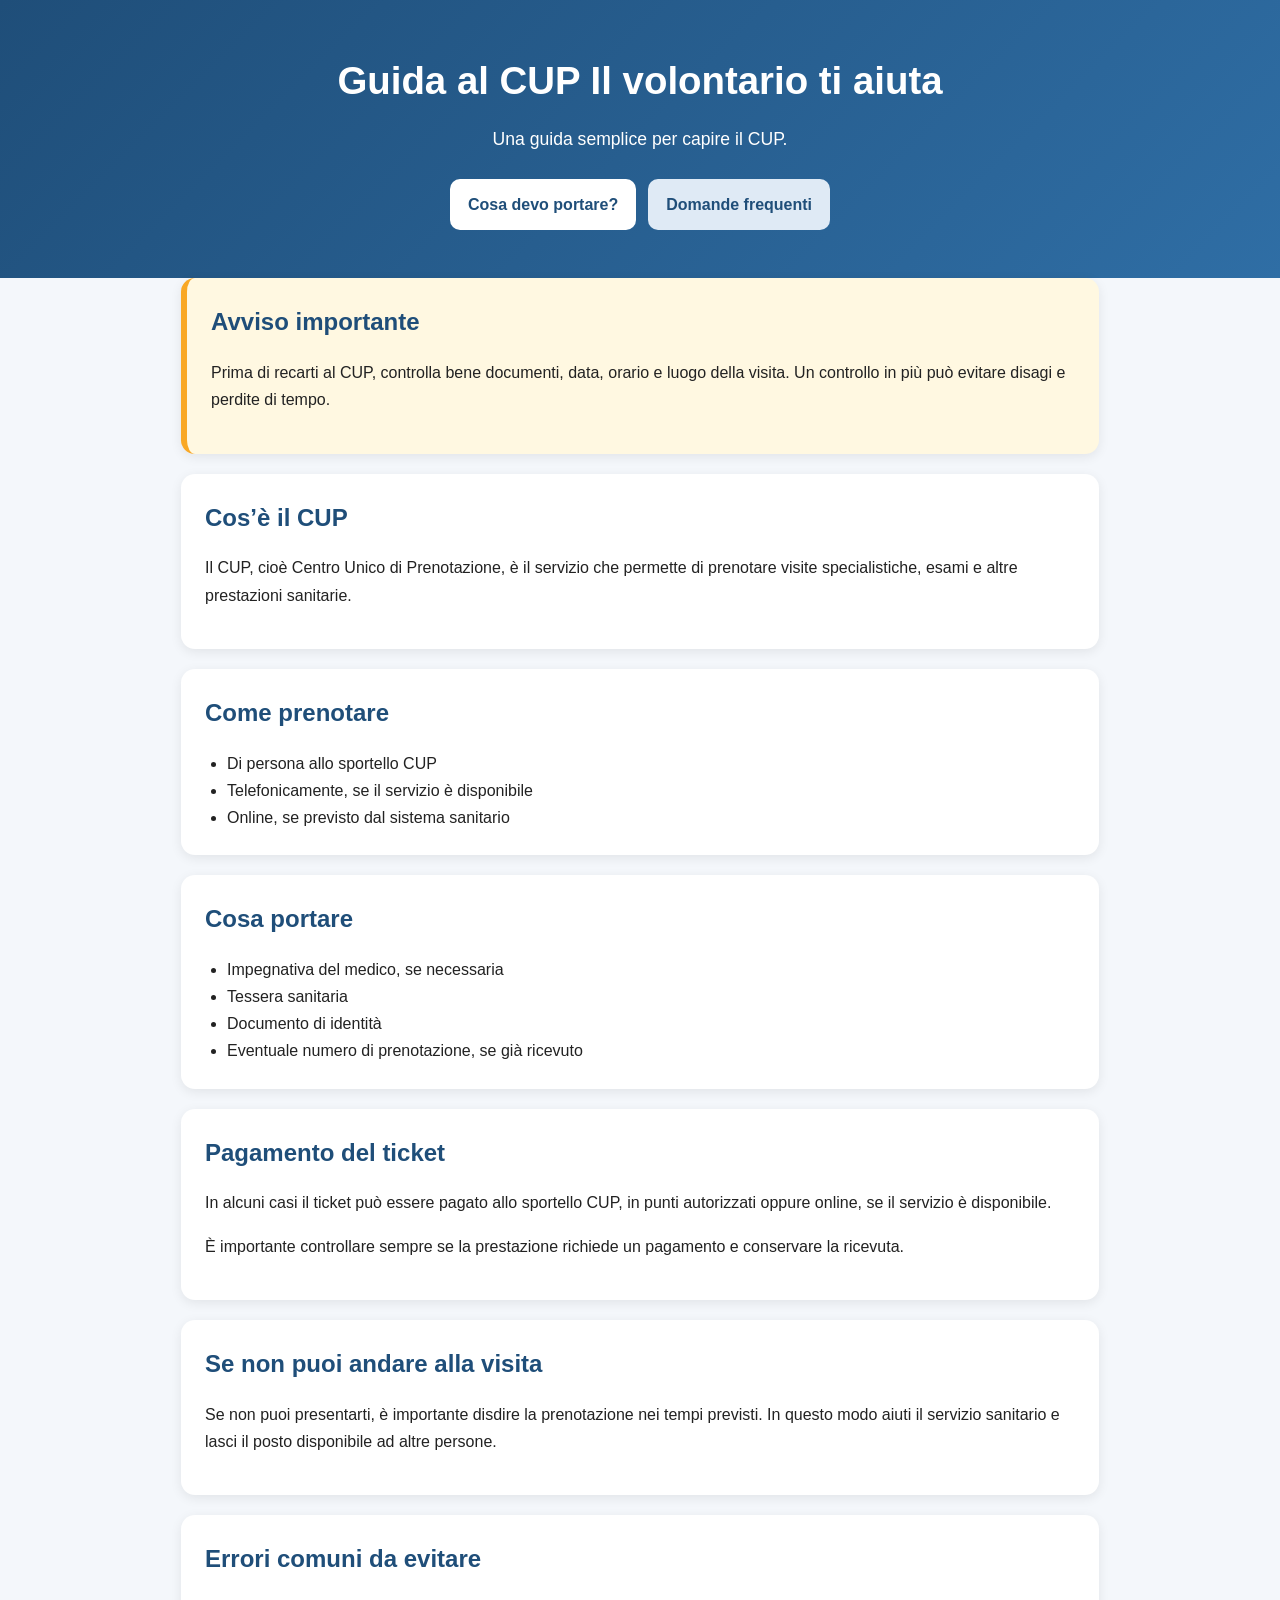
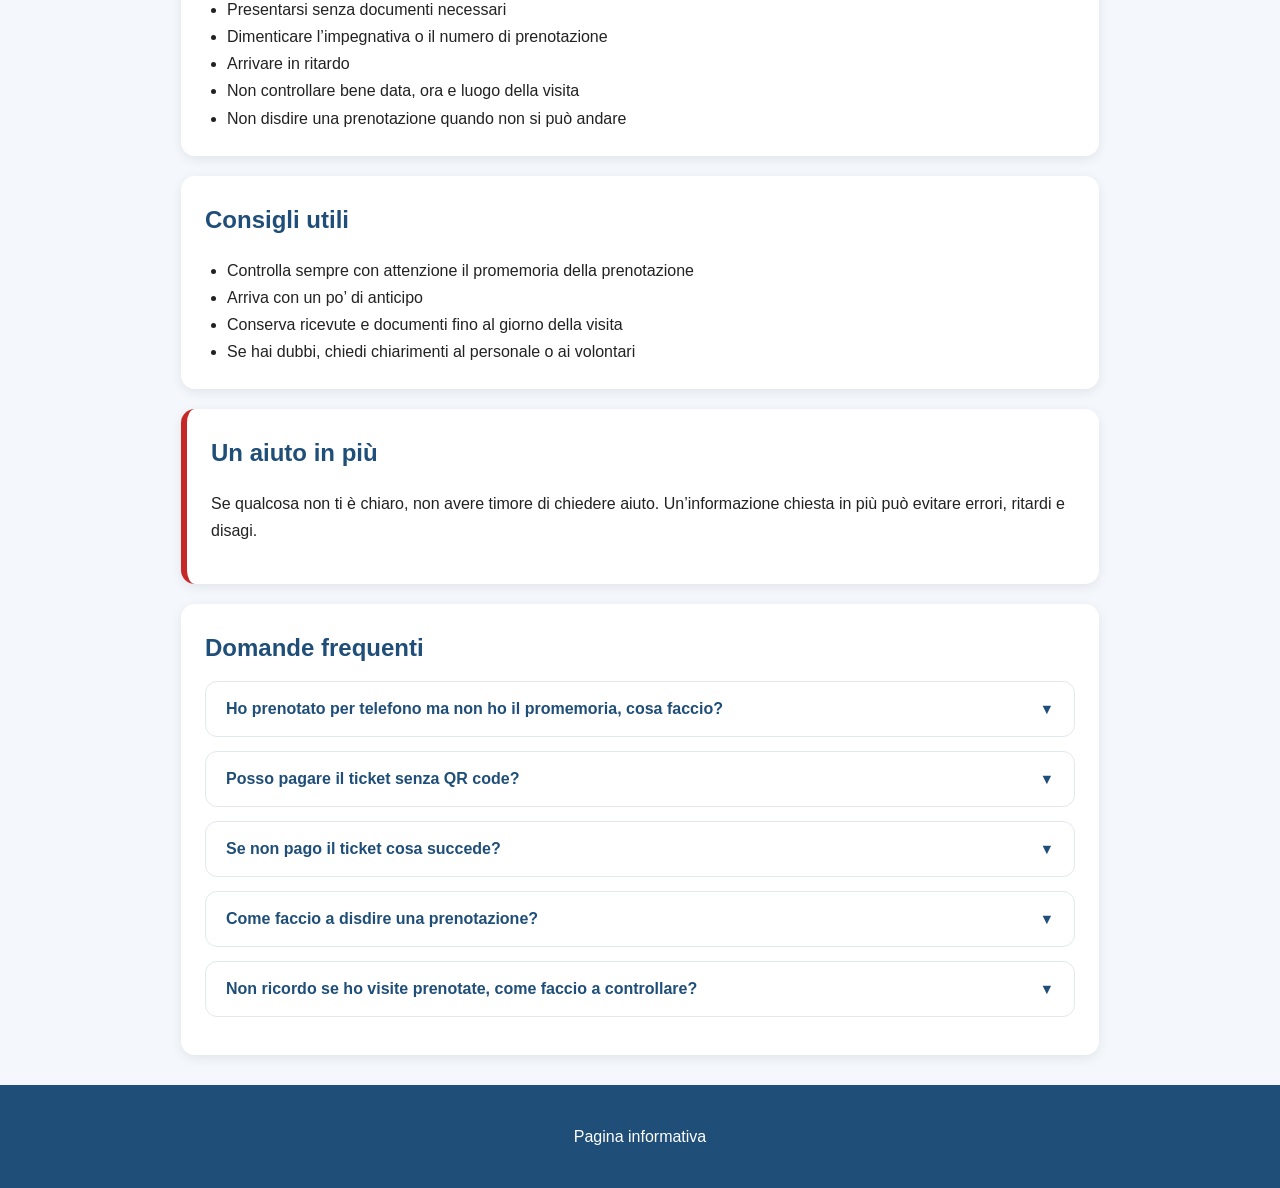
==== index.html @ 055a9d12 "Add files via upload" ====
<!DOCTYPE html>
<html lang="it">
<head>
  <meta charset="UTF-8">
  <meta name="viewport" content="width=device-width, initial-scale=1.0">
  <title>Guida al CUP – Il volontario ti aiuta</title>
  <link rel="stylesheet" href="style.css">
</head>
<body>

  <header>
    <div class="container">
      <h1 class="hero-title">
        <span class="title-line-1">Guida al CUP</span>
        <span class="title-line-2">Il volontario ti aiuta</span>
      </h1>
        <p>Una guida semplice per capire il CUP.</p>

      <div class="hero-buttons">
        <a href="#cosa-portare" class="btn">Cosa devo portare?</a>
        <a href="#faq" class="btn btn-secondary">Domande frequenti</a>
      </div>
    </div>
  </header>

  <main class="container">
    <section class="box evidenza-top">
      <h2>Avviso importante</h2>
      <p>
        Prima di recarti al CUP, controlla bene documenti, data, orario e luogo della visita.
        Un controllo in più può evitare disagi e perdite di tempo.
      </p>
    </section>

    <section class="box">
      <h2>Cos’è il CUP</h2>
      <p>
        Il CUP, cioè Centro Unico di Prenotazione, è il servizio che permette di
        prenotare visite specialistiche, esami e altre prestazioni sanitarie.
      </p>
    </section>

    <section class="box">
      <h2>Come prenotare</h2>
      <ul>
        <li>Di persona allo sportello CUP</li>
        <li>Telefonicamente, se il servizio è disponibile</li>
        <li>Online, se previsto dal sistema sanitario</li>
      </ul>
    </section>

    <section class="box" id="cosa-portare">
      <h2>Cosa portare</h2>
      <ul>
        <li>Impegnativa del medico, se necessaria</li>
        <li>Tessera sanitaria</li>
        <li>Documento di identità</li>
        <li>Eventuale numero di prenotazione, se già ricevuto</li>
      </ul>
    </section>

    <section class="box">
      <h2>Pagamento del ticket</h2>
      <p>
        In alcuni casi il ticket può essere pagato allo sportello CUP, in punti autorizzati
        oppure online, se il servizio è disponibile.
      </p>
      <p>
        È importante controllare sempre se la prestazione richiede un pagamento e conservare
        la ricevuta.
      </p>
    </section>

    <section class="box">
      <h2>Se non puoi andare alla visita</h2>
      <p>
        Se non puoi presentarti, è importante disdire la prenotazione nei tempi previsti.
        In questo modo aiuti il servizio sanitario e lasci il posto disponibile ad altre persone.
      </p>
    </section>

    <section class="box">
      <h2>Errori comuni da evitare</h2>
      <ul>
        <li>Presentarsi senza documenti necessari</li>
        <li>Dimenticare l’impegnativa o il numero di prenotazione</li>
        <li>Arrivare in ritardo</li>
        <li>Non controllare bene data, ora e luogo della visita</li>
        <li>Non disdire una prenotazione quando non si può andare</li>
      </ul>
    </section>

    <section class="box">
      <h2>Consigli utili</h2>
      <ul>
        <li>Controlla sempre con attenzione il promemoria della prenotazione</li>
        <li>Arriva con un po’ di anticipo</li>
        <li>Conserva ricevute e documenti fino al giorno della visita</li>
        <li>Se hai dubbi, chiedi chiarimenti al personale o ai volontari</li>
      </ul>
    </section>

    <section class="box evidenza">
      <h2>Un aiuto in più</h2>
      <p>
        Se qualcosa non ti è chiaro, non avere timore di chiedere aiuto.
        Un’informazione chiesta in più può evitare errori, ritardi e disagi.
      </p>
    </section>

    <section class="box" id="faq">
      <h2>Domande frequenti</h2>

      <div class="faq-item">
        <button class="faq-question" aria-expanded="false">
          <span>Ho prenotato per telefono ma non ho il promemoria, cosa faccio?</span>
          <span class="faq-arrow">▼</span>
        </button>
        <div class="faq-answer">
          <p>
            Puoi rivolgerti al CUP per verificare la prenotazione. In alcuni casi puoi recuperare i dati
            tramite il Fascicolo Sanitario Elettronico.
          </p>
        </div>
      </div>

      <div class="faq-item">
        <button class="faq-question" aria-expanded="false">
          <span>Posso pagare il ticket senza QR code?</span>
          <span class="faq-arrow">▼</span>
        </button>
        <div class="faq-answer">
          <p>
            Dipende dal sistema. In alcuni casi è necessario il codice o il promemoria della prenotazione.
            Se non lo hai, chiedi al CUP come procedere.
          </p>
        </div>
      </div>

      <div class="faq-item">
        <button class="faq-question" aria-expanded="false">
          <span>Se non pago il ticket cosa succede?</span>
          <span class="faq-arrow">▼</span>
        </button>
        <div class="faq-answer">
          <p>
            In alcuni casi la prestazione potrebbe non essere erogata oppure potrebbero esserci conseguenze
            amministrative. È sempre meglio informarsi prima e conservare la ricevuta di pagamento.
          </p>
        </div>
      </div>

      <div class="faq-item">
        <button class="faq-question" aria-expanded="false">
          <span>Come faccio a disdire una prenotazione?</span>
          <span class="faq-arrow">▼</span>
        </button>
        <div class="faq-answer">
          <p>
            Puoi disdire tramite i canali ufficiali, come telefono, sportello o servizi online, se disponibili.
            È importante farlo nei tempi previsti.
          </p>
        </div>
      </div>

      <div class="faq-item">
        <button class="faq-question" aria-expanded="false">
          <span>Non ricordo se ho visite prenotate, come faccio a controllare?</span>
          <span class="faq-arrow">▼</span>
        </button>
        <div class="faq-answer">
          <p>
            Puoi rivolgerti al CUP oppure utilizzare i servizi online, se disponibili. È importante conservare
            sempre i dati della prenotazione.
          </p>
        </div>
      </div>
    </section>
  </main>

  <footer>
    <p>Pagina informativa</p>
  </footer>

  <script src="script.js"></script>
</body>
</html>
---- style.css ----
* {
  box-sizing: border-box;
}

html {
  scroll-behavior: smooth;
}

body {
  font-family: Arial, sans-serif;
  margin: 0;
  background-color: #f4f7fb;
  color: #222;
  line-height: 1.7;
}

.container {
  max-width: 950px;
  margin: 0 auto;
  padding: 0 16px;
}

header {
  background: linear-gradient(135deg, #1f4e79, #2f6ea5);
  color: white;
  text-align: center;
  padding: 48px 20px;
}

header h1 {
  margin: 0 0 12px;
  font-size: 2.4rem;
}

header p {
  margin: 0;
  font-size: 1.1rem;
}

.hero-buttons {
  margin-top: 24px;
  display: flex;
  justify-content: center;
  gap: 12px;
  flex-wrap: wrap;
}

.btn {
  display: inline-block;
  background-color: white;
  color: #1f4e79;
  text-decoration: none;
  padding: 12px 18px;
  border-radius: 10px;
  font-weight: bold;
  transition: transform 0.2s ease, box-shadow 0.2s ease;
}

.btn:hover {
  transform: translateY(-2px);
  box-shadow: 0 6px 16px rgba(0, 0, 0, 0.15);
}

.btn-secondary {
  background-color: #dfeaf5;
}

main {
  margin: 30px auto;
}

.box {
  background-color: white;
  margin-bottom: 20px;
  padding: 24px;
  border-radius: 14px;
  box-shadow: 0 3px 12px rgba(0, 0, 0, 0.08);
}

.box h2 {
  color: #1f4e79;
  margin-top: 0;
  margin-bottom: 12px;
  font-size: 1.5rem;
}

.box ul {
  padding-left: 22px;
  margin-bottom: 0;
}

.evidenza {
  border-left: 6px solid #c62828;
}

.evidenza-top {
  background-color: #fff8e1;
  border-left: 6px solid #f9a825;
}

/* FAQ */
.faq-item {
  margin-bottom: 14px;
  border-radius: 12px;
  overflow: hidden;
  border: 1px solid #e3e8ef;
  background: white;
  transition: all 0.3s ease;
}

.faq-item:hover {
  box-shadow: 0 4px 12px rgba(0, 0, 0, 0.08);
}

.faq-item.active {
  box-shadow: 0 6px 18px rgba(0, 0, 0, 0.12);
  outline: 2px solid #1f4e79;
}

.faq-question {
  width: 100%;
  background: none;
  border: none;
  padding: 18px 20px;
  text-align: left;
  font-size: 1rem;
  font-weight: bold;
  color: #1f4e79;
  cursor: pointer;
  display: flex;
  justify-content: space-between;
  align-items: center;
  transition: background-color 0.3s ease;
}

.faq-question:hover {
  background-color: #f5f9ff;
}

.faq-arrow {
  font-size: 0.9rem;
  transition: transform 0.3s ease;
  margin-left: 16px;
}

.faq-item.active .faq-arrow {
  transform: rotate(180deg);
}

.faq-answer {
  max-height: 0;
  overflow: hidden;
  padding: 0 20px;
  background-color: #fafcff;
  transition: max-height 0.4s ease, padding 0.3s ease;
}

.faq-item.active .faq-answer {
  max-height: 500px;
  padding: 15px 20px;
}

.faq-answer p {
  margin: 0;
  color: #333;
  line-height: 1.6;
}

footer {
  text-align: center;
  padding: 22px;
  background-color: #1f4e79;
  color: white;
  margin-top: 30px;
}

@media (max-width: 600px) {
  header h1 {
    font-size: 2rem;
  }

  header p {
    font-size: 1rem;
  }

  .box {
    padding: 18px;
  }

  .faq-question {
    font-size: 0.95rem;
    padding: 16px;
  }
}
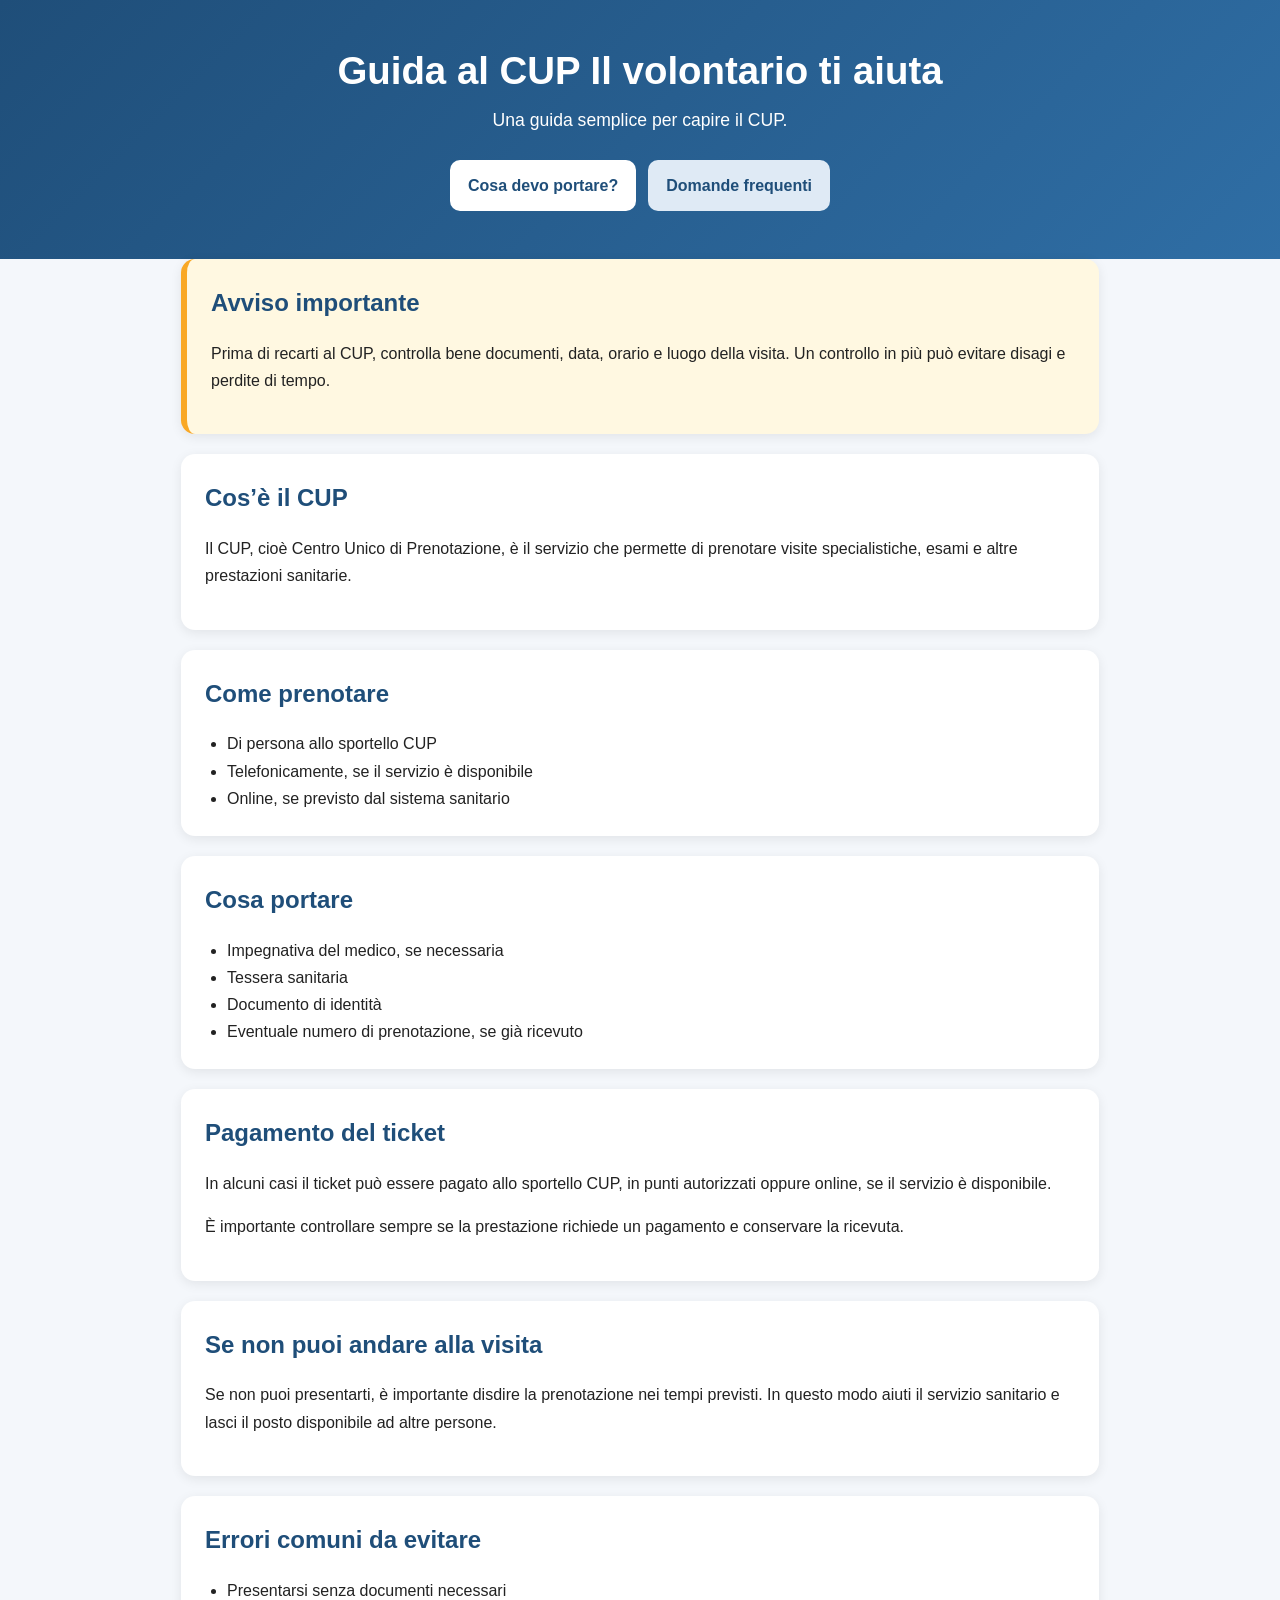
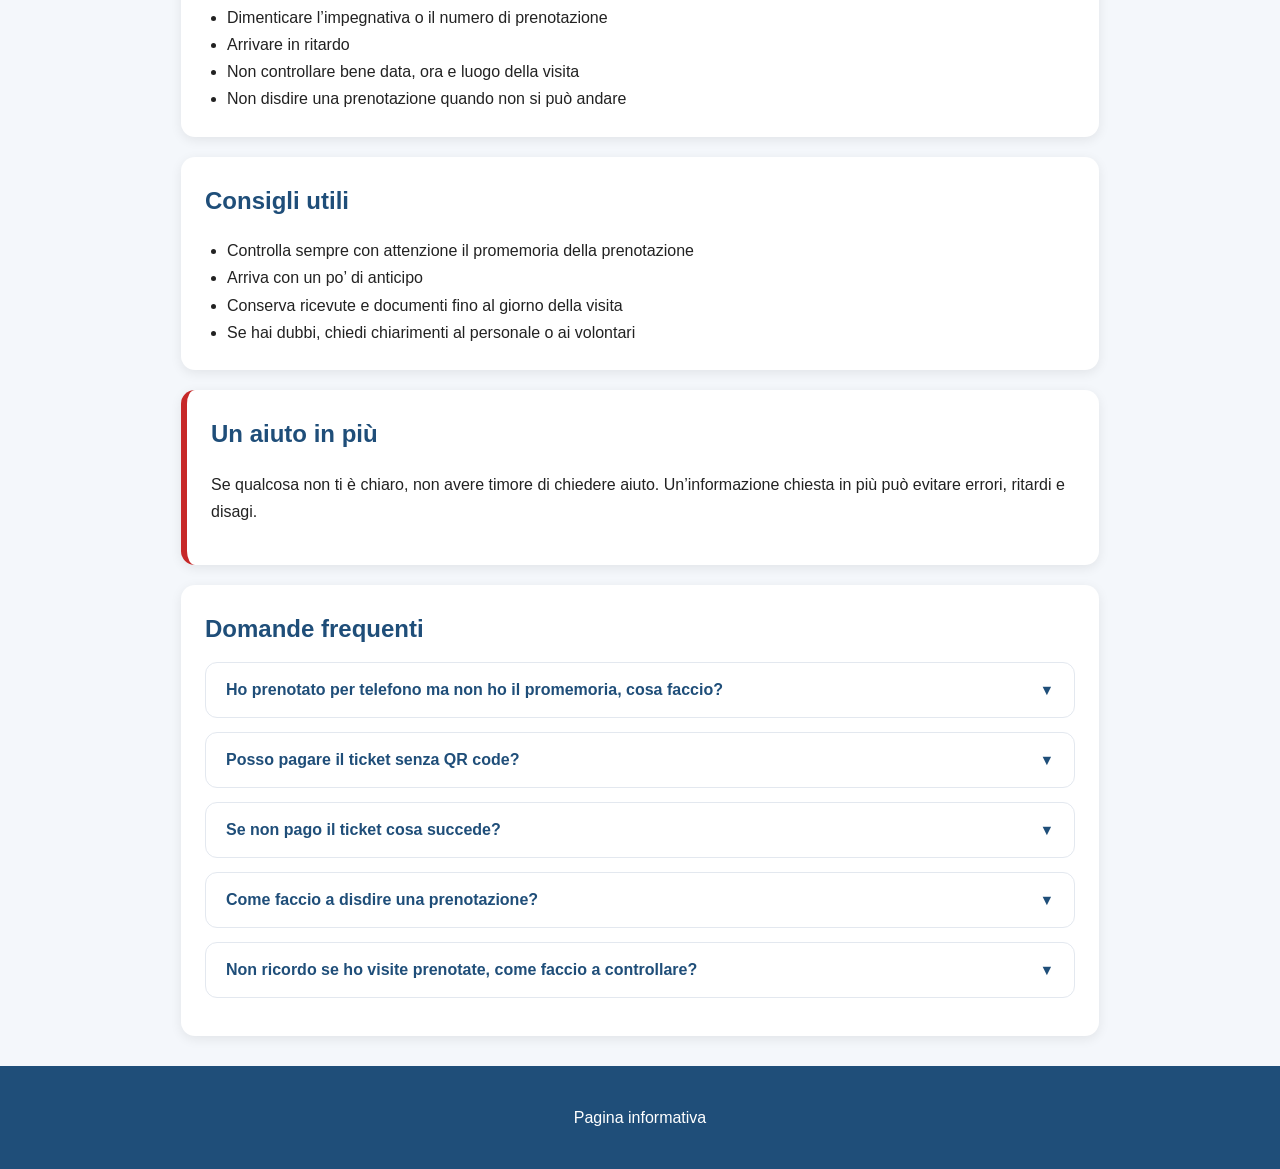
==== commit 5d31379e: "Add Google Tag Manager script to index.html" ====
--- a/index.html
+++ b/index.html
@@ -5,6 +5,14 @@
   <meta name="viewport" content="width=device-width, initial-scale=1.0">
   <title>Guida al CUP – Il volontario ti aiuta</title>
   <link rel="stylesheet" href="style.css">
+  <script async src="https://www.googletagmanager.com/gtag/js?id=G-E5PP57LXX0"></script>
+<script>
+window.dataLayer = window.dataLayer || [];
+function gtag(){dataLayer.push(arguments);}
+gtag('js', new Date());
+
+gtag('config', 'G-E5PP57LXX0');
+</script>
 </head>
 <body>
 
@@ -184,4 +192,4 @@
 
   <script src="script.js"></script>
 </body>
-</html>+</html>
--- a/style.css
+++ b/style.css
@@ -30,6 +30,32 @@
 header h1 {
   margin: 0 0 12px;
   font-size: 2.4rem;
+}
+
+.hero-title {
+  margin: 0 0 12px;
+  font-size: 2.4rem;
+  line-height: 1.2;
+}
+
+.hero-title span {
+  display: inline;
+}
+
+/* Tablet + Smartphone */
+@media (max-width: 900px) {
+  .hero-title {
+    font-size: 2.1rem;
+    line-height: 1.25;
+  }
+
+  .hero-title span {
+    display: block;
+  }
+
+  .title-line-1 {
+    margin-bottom: 8px;
+  }
 }
 
 header p {
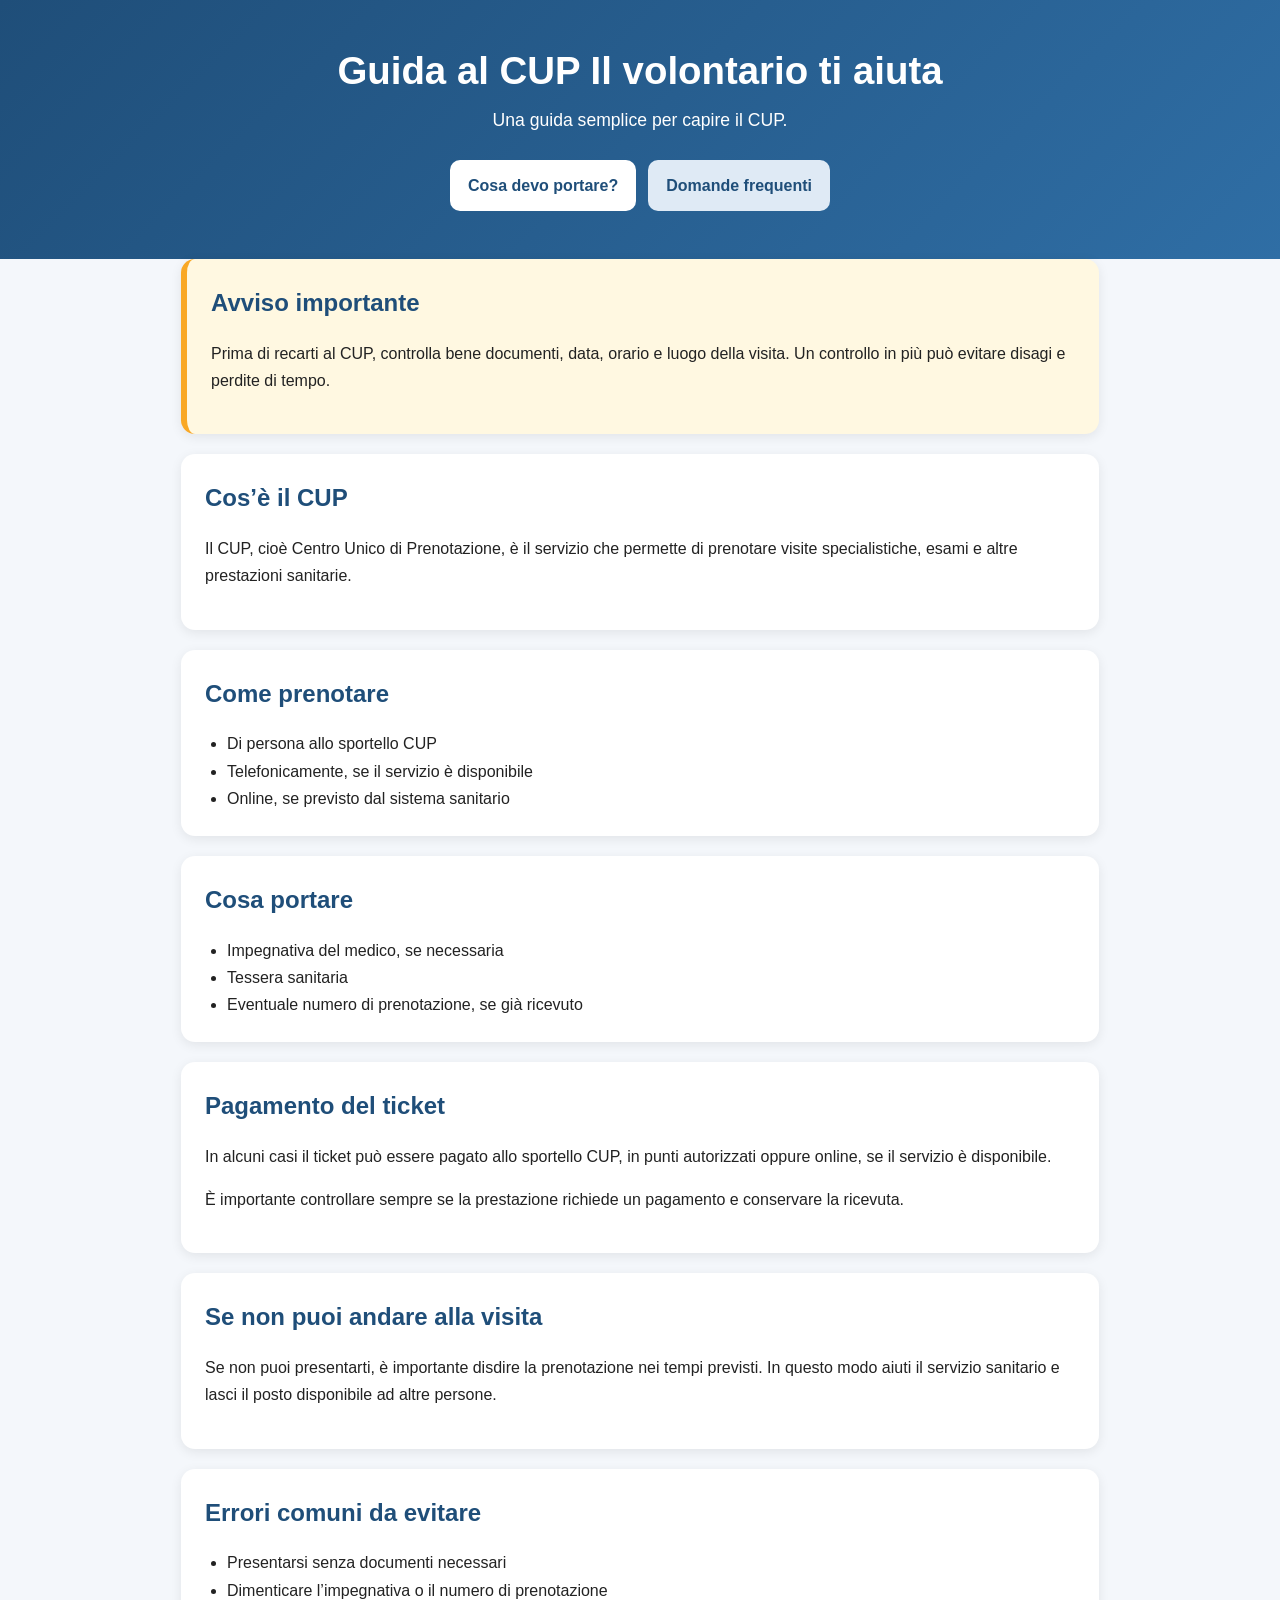
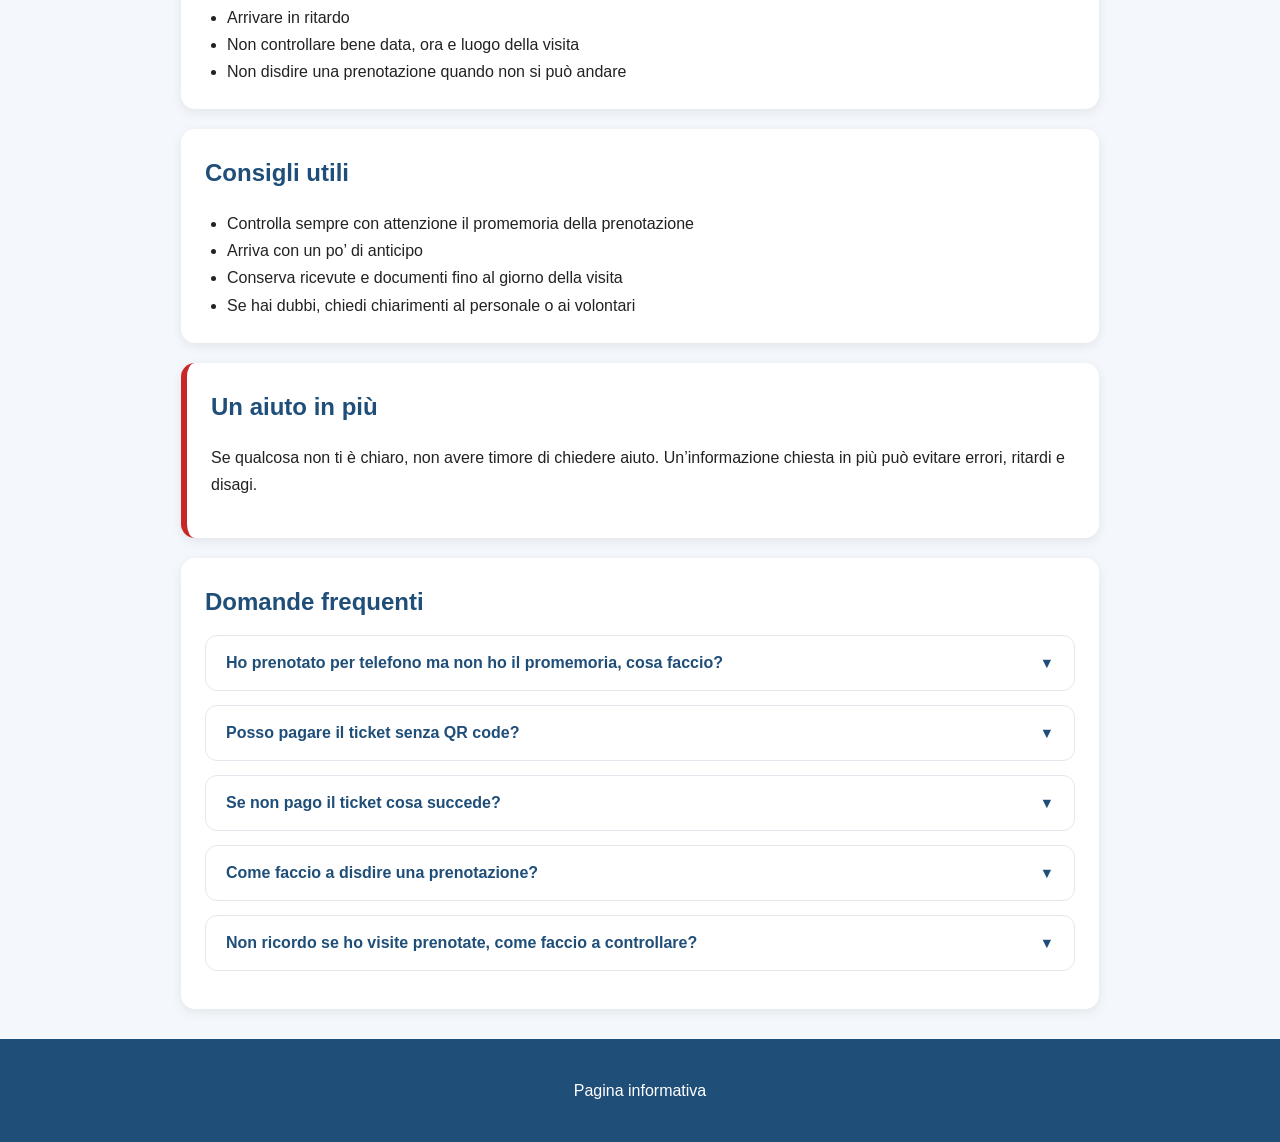
==== commit c2bcb41e: "Add files via upload" ====
--- a/index.html
+++ b/index.html
@@ -5,14 +5,6 @@
   <meta name="viewport" content="width=device-width, initial-scale=1.0">
   <title>Guida al CUP – Il volontario ti aiuta</title>
   <link rel="stylesheet" href="style.css">
-  <script async src="https://www.googletagmanager.com/gtag/js?id=G-E5PP57LXX0"></script>
-<script>
-window.dataLayer = window.dataLayer || [];
-function gtag(){dataLayer.push(arguments);}
-gtag('js', new Date());
-
-gtag('config', 'G-E5PP57LXX0');
-</script>
 </head>
 <body>
 
@@ -62,7 +54,6 @@
       <ul>
         <li>Impegnativa del medico, se necessaria</li>
         <li>Tessera sanitaria</li>
-        <li>Documento di identità</li>
         <li>Eventuale numero di prenotazione, se già ricevuto</li>
       </ul>
     </section>
@@ -192,4 +183,4 @@
 
   <script src="script.js"></script>
 </body>
-</html>
+</html>
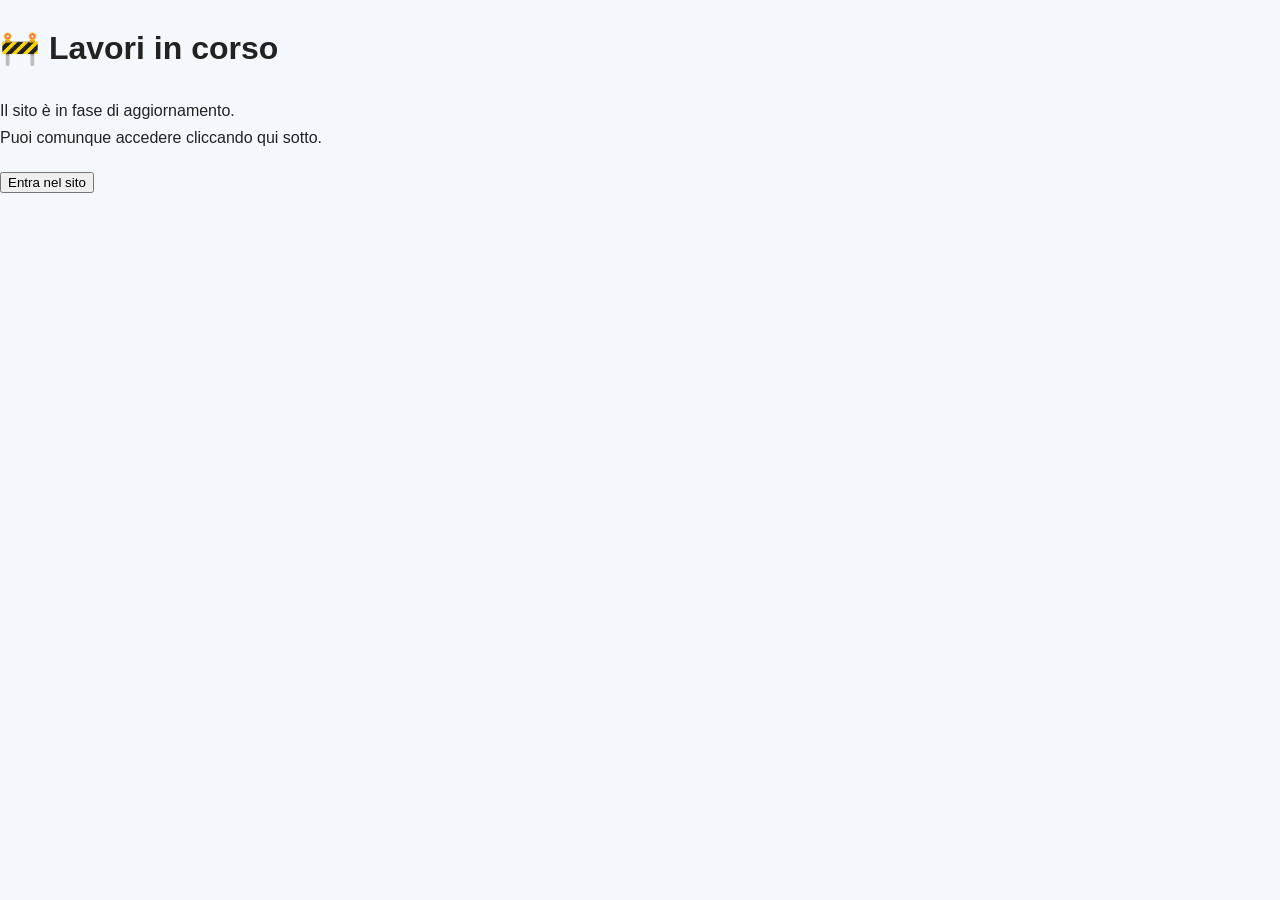
==== commit 7c17ef07: "Add files via upload" ====
--- a/index.html
+++ b/index.html
@@ -5,9 +5,28 @@
   <meta name="viewport" content="width=device-width, initial-scale=1.0">
   <title>Guida al CUP – Il volontario ti aiuta</title>
   <link rel="stylesheet" href="style.css">
+  <script async src="https://www.googletagmanager.com/gtag/js?id=G-E5PP57LXX0"></script>
+  <script>
+    window.dataLayer = window.dataLayer || [];
+    function gtag(){dataLayer.push(arguments);}
+    gtag('js', new Date());
+    gtag('config', 'G-E5PP57LXX0');
+  </script>
 </head>
+
 <body>
 
+<div id="overlay">
+  <div class="overlay-box">
+    <h1>🚧 Lavori in corso</h1>
+    <p>Il sito è in fase di aggiornamento.<br>Puoi comunque accedere cliccando qui sotto.</p>
+    <button id="enterBtn">Entra nel sito</button>
+  </div>
+</div>
+
+<div id="mainContent" style="display: none;">
+  
+  <!-- QUI RESTA TUTTO IL TUO SITO -->
   <header>
     <div class="container">
       <h1 class="hero-title">
@@ -180,7 +199,7 @@
   <footer>
     <p>Pagina informativa</p>
   </footer>
-
-  <script src="script.js"></script>
+</div>
+<script src="script.js"></script>
 </body>
 </html>
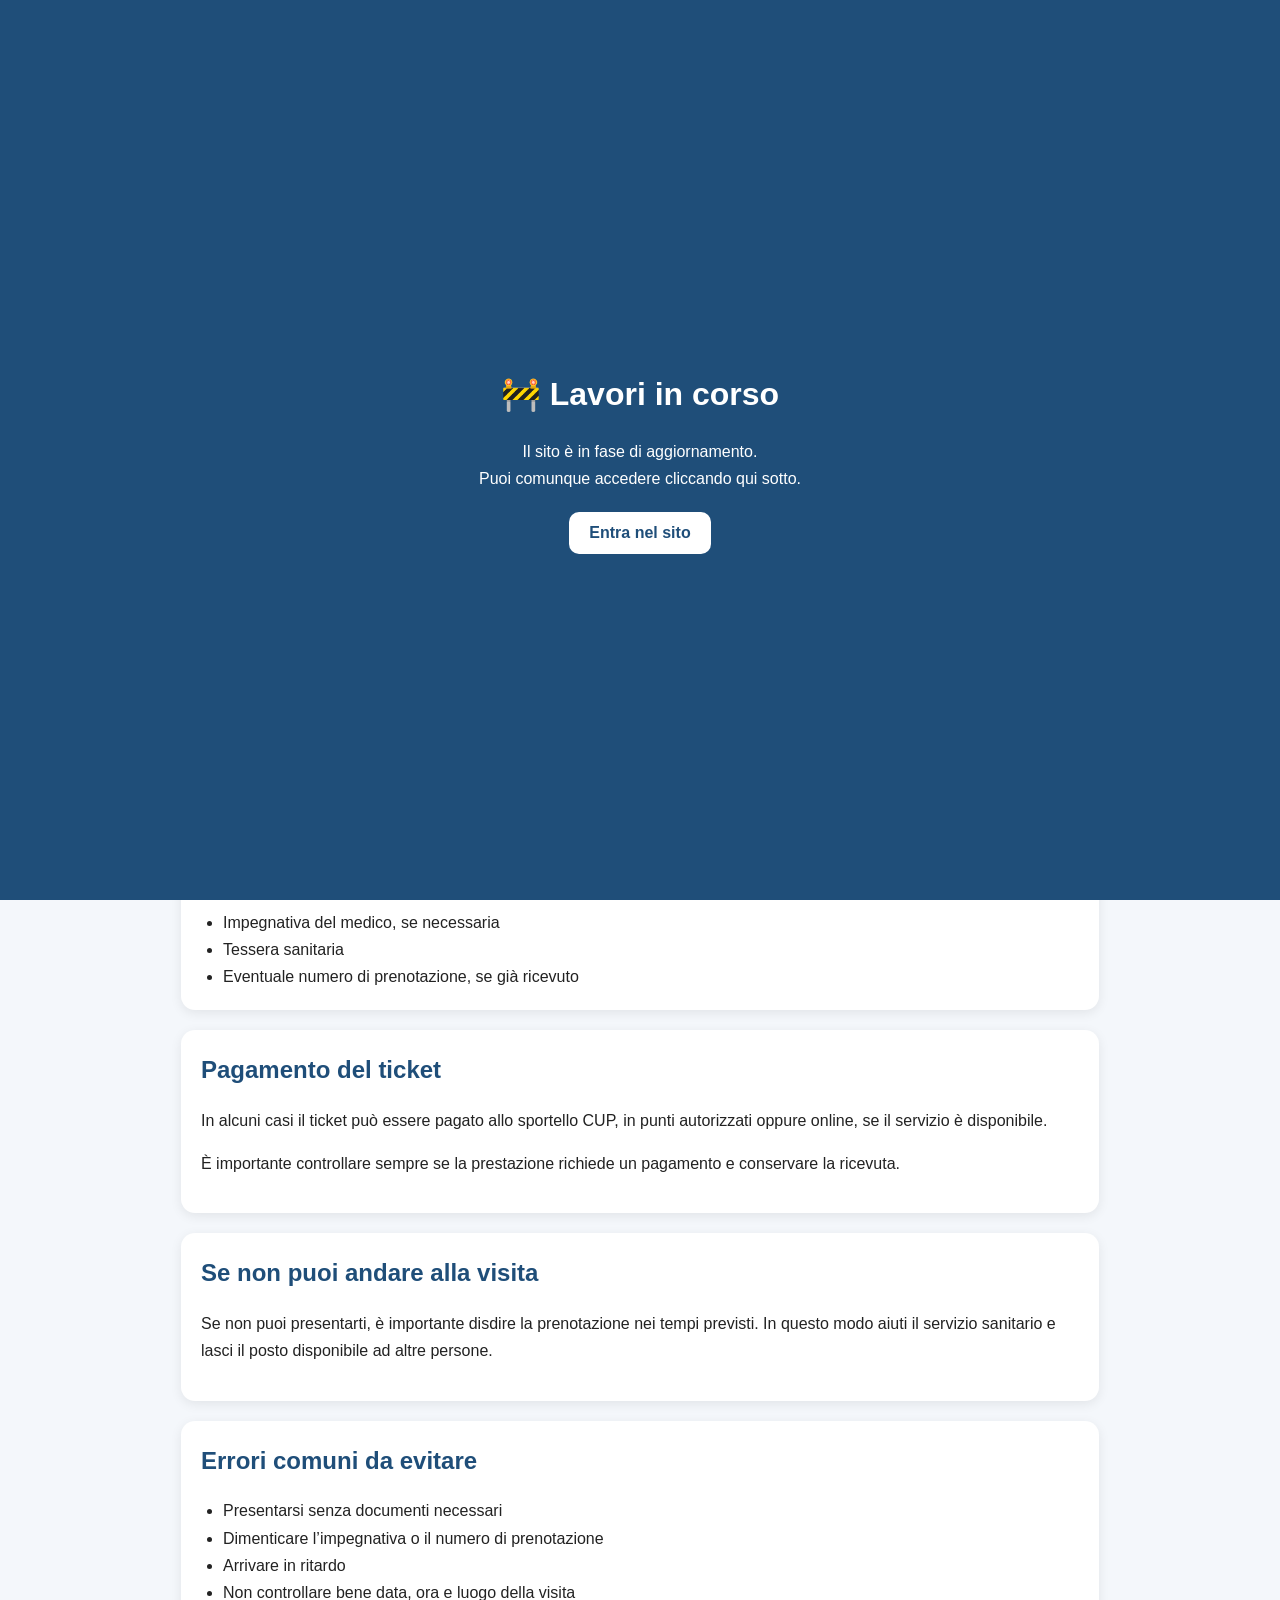
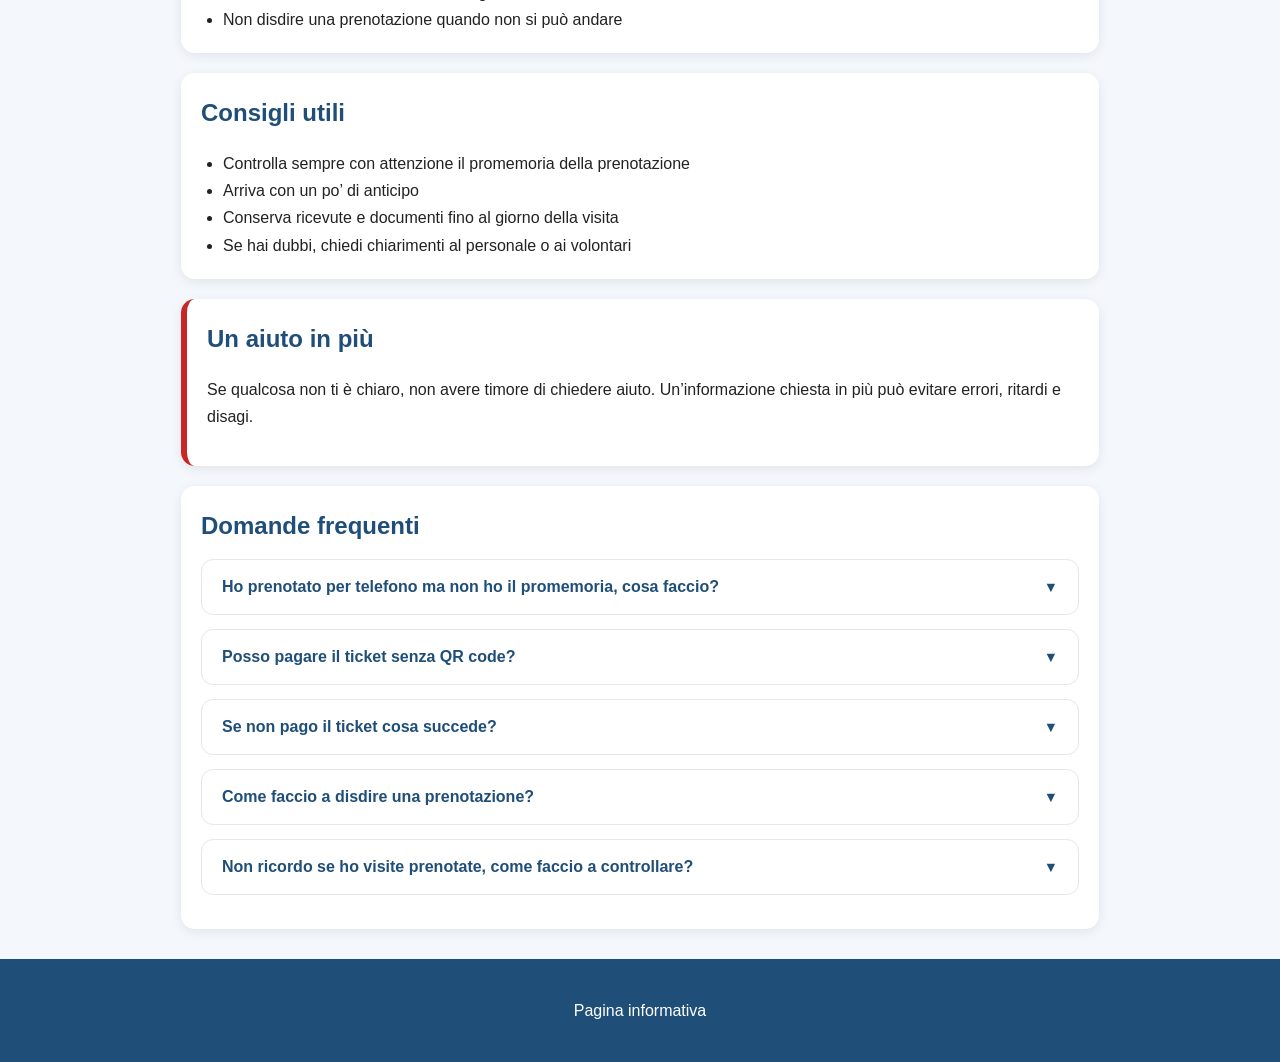
==== commit 5bad6f86: "Add files via upload" ====
--- a/index.html
+++ b/index.html
@@ -24,7 +24,7 @@
   </div>
 </div>
 
-<div id="mainContent" style="display: none;">
+<div id="mainContent" style="display: block;">
   
   <!-- QUI RESTA TUTTO IL TUO SITO -->
   <header>
@@ -38,6 +38,7 @@
       <div class="hero-buttons">
         <a href="#cosa-portare" class="btn">Cosa devo portare?</a>
         <a href="#faq" class="btn btn-secondary">Domande frequenti</a>
+        <a href="simulatore-totem.html" class="btn">Simulatore Totem</a>
       </div>
     </div>
   </header>
--- a/style.css
+++ b/style.css
@@ -1,3 +1,7 @@
+/* ===============================
+   1. RESET GENERALE
+================================ */
+
 * {
   box-sizing: border-box;
 }
@@ -14,12 +18,22 @@
   line-height: 1.7;
 }
 
+
+/* ===============================
+   2. STRUTTURA COMUNE
+   Usata da tutte le pagine
+================================ */
+
 .container {
   max-width: 950px;
   margin: 0 auto;
   padding: 0 16px;
 }
 
+main {
+  margin: 30px auto;
+}
+
 header {
   background: linear-gradient(135deg, #1f4e79, #2f6ea5);
   color: white;
@@ -32,44 +46,23 @@
   font-size: 2.4rem;
 }
 
-.hero-title {
-  margin: 0 0 12px;
-  font-size: 2.4rem;
-  line-height: 1.2;
-}
-
-.hero-title span {
-  display: inline;
-}
-
-/* Tablet + Smartphone */
-@media (max-width: 900px) {
-  .hero-title {
-    font-size: 2.1rem;
-    line-height: 1.25;
-  }
-
-  .hero-title span {
-    display: block;
-  }
-
-  .title-line-1 {
-    margin-bottom: 8px;
-  }
-}
-
 header p {
   margin: 0;
   font-size: 1.1rem;
 }
 
-.hero-buttons {
-  margin-top: 24px;
-  display: flex;
-  justify-content: center;
-  gap: 12px;
-  flex-wrap: wrap;
-}
+footer {
+  text-align: center;
+  padding: 22px;
+  background-color: #1f4e79;
+  color: white;
+  margin-top: 30px;
+}
+
+
+/* ===============================
+   3. BOTTONI COMUNI
+================================ */
 
 .btn {
   display: inline-block;
@@ -91,14 +84,15 @@
   background-color: #dfeaf5;
 }
 
-main {
-  margin: 30px auto;
-}
+
+/* ===============================
+   4. RIQUADRI COMUNI
+================================ */
 
 .box {
   background-color: white;
   margin-bottom: 20px;
-  padding: 24px;
+  padding: 20px;
   border-radius: 14px;
   box-shadow: 0 3px 12px rgba(0, 0, 0, 0.08);
 }
@@ -124,7 +118,125 @@
   border-left: 6px solid #f9a825;
 }
 
-/* FAQ */
+
+/* ===============================
+   5. INDEX.HTML - HERO HOME
+================================ */
+
+.hero-title {
+  margin: 0 0 12px;
+  font-size: 2.4rem;
+  line-height: 1.2;
+}
+
+.hero-title span {
+  display: inline;
+}
+
+.hero-buttons {
+  margin-top: 24px;
+  display: flex;
+  justify-content: center;
+  gap: 12px;
+  flex-wrap: wrap;
+}
+
+
+/* ===============================
+   6. INDEX.HTML - OVERLAY LAVORI IN CORSO
+================================ */
+
+#overlay {
+  position: fixed;
+  top: 0;
+  left: 0;
+  width: 100%;
+  height: 100%;
+  background-color: #1f4e79;
+  display: flex;
+  justify-content: center;
+  align-items: center;
+  z-index: 9999;
+}
+
+.overlay-box {
+  text-align: center;
+  color: white;
+  padding: 30px;
+}
+
+.overlay-box h1 {
+  font-size: 2rem;
+  margin-bottom: 15px;
+}
+
+.overlay-box p {
+  margin-bottom: 20px;
+}
+
+#enterBtn {
+  background-color: white;
+  color: #1f4e79;
+  border: none;
+  padding: 12px 20px;
+  border-radius: 10px;
+  font-size: 1rem;
+  cursor: pointer;
+  font-weight: bold;
+}
+
+#enterBtn:hover {
+  background-color: #e0e0e0;
+}
+
+
+/* ===============================
+   7. INDEX.HTML - MAPPA
+================================ */
+
+.map-container {
+  margin-top: 15px;
+  border-radius: 12px;
+  overflow: hidden;
+}
+
+.map-container iframe {
+  display: block;
+}
+
+
+/* ===============================
+   8. TABELLE
+   Usate da index.html e totem.html
+================================ */
+
+.orari-table {
+  width: 100%;
+  border-collapse: collapse;
+  margin-top: 15px;
+}
+
+.orari-table th {
+  background-color: #1f4e79;
+  color: white;
+  padding: 10px;
+  text-align: left;
+}
+
+.orari-table td {
+  padding: 10px;
+  border-bottom: 1px solid #ddd;
+}
+
+.orari-table tr:hover {
+  background-color: #f5f9ff;
+}
+
+
+/* ===============================
+   9. INDEX.HTML - FAQ
+================================ */
+
 .faq-item {
   margin-bottom: 14px;
   border-radius: 12px;
@@ -192,12 +304,119 @@
   line-height: 1.6;
 }
 
-footer {
-  text-align: center;
-  padding: 22px;
+
+/* ===============================
+   10. TOTEM.HTML
+================================ */
+
+.choice-container {
+  display: flex;
+  gap: 20px;
+  margin-top: 20px;
+  align-items: stretch;
+}
+
+.choice-buttons {
+  flex: 1;
+  display: flex;
+  flex-direction: column;
+  gap: 10px;
+}
+
+.choice-btn {
+  padding: 12px 14px;
+  border: none;
+  border-radius: 10px;
   background-color: #1f4e79;
   color: white;
-  margin-top: 30px;
+  font-weight: bold;
+  cursor: pointer;
+  text-align: left;
+}
+
+.choice-btn:hover {
+  background-color: #2f6ea5;
+}
+
+.choice-btn.active {
+  background-color: #f9a825;
+  color: black;
+}
+
+.choice-result {
+  flex: 1;
+  background-color: #fff8e1;
+  border-radius: 10px;
+  padding: 20px;
+  min-height: 200px;
+  font-weight: bold;
+  box-shadow: inset 0 0 5px rgba(0, 0, 0, 0.1);
+  display: flex;
+  flex-direction: column;
+  justify-content: center;
+}
+
+#resetBtn {
+  background-color: #e0e0e0;
+  color: #333;
+}
+
+
+/* ===============================
+   11. DIARIO.HTML
+================================ */
+
+/*
+  Al momento diario.html usa solo:
+  - header
+  - container
+  - box
+  - btn
+
+  Se in futuro vuoi personalizzarlo,
+  puoi aggiungere qui le regole dedicate.
+*/
+
+
+/* ===============================
+   12. TELEFONO.HTML
+================================ */
+
+/*
+  Al momento telefono.html usa solo:
+  - header
+  - container
+  - box
+  - btn
+
+  Se in futuro vuoi personalizzarlo,
+  puoi aggiungere qui le regole dedicate.
+*/
+
+
+/* ===============================
+   13. RESPONSIVE
+================================ */
+
+@media (max-width: 900px) {
+  .hero-title {
+    font-size: 2.1rem;
+    line-height: 1.25;
+  }
+
+  .hero-title span {
+    display: block;
+  }
+
+  .title-line-1 {
+    margin-bottom: 8px;
+  }
+}
+
+@media (max-width: 768px) {
+  .choice-container {
+    flex-direction: column;
+  }
 }
 
 @media (max-width: 600px) {
@@ -217,4 +436,253 @@
     font-size: 0.95rem;
     padding: 16px;
   }
+}
+
+/* ===============================
+   SIMULATORE TOTEM - GRAFICA
+================================ */
+
+.totem-btn {
+  width: 100%;
+  padding: 25px;
+  font-size: 1.2rem;
+  font-weight: bold;
+  border-radius: 14px;
+  border: none;
+  background: linear-gradient(135deg, #1f4e79, #2f6ea5);
+  color: white;
+  cursor: pointer;
+  text-align: center;
+  box-shadow: 0 6px 16px rgba(0,0,0,0.2);
+  transition: all 0.2s ease;
+}
+
+.totem-btn:hover {
+  transform: scale(1.02);
+}
+
+.totem-btn:active {
+  transform: scale(0.98);
+}
+
+.totem-btn.active {
+  background: #f9a825;
+  color: black;
+}
+
+.totem-btn.reset {
+  background: #e0e0e0;
+  color: #333;
+}
+
+
+
+/* ===============================
+   SIMULATORE TOTEM - LAYOUT
+================================ */
+
+.choice-container.simulatore {
+  max-width: none;
+  margin: 0;
+}
+
+.choice-container.simulatore .choice-buttons {
+  gap: 15px;
+}
+
+
+.totem-mode header {
+  display: none;
+}
+
+
+
+/* ===============================
+   MODALITÀ TOTEM REALE
+================================ */
+
+.totem-mode {
+  background-color: #0f2c4d;
+  color: white;
+}
+
+.totem-mode .container {
+  max-width: 100%;
+  padding: 0px;
+}
+
+.totem-mode .box {
+  max-width: 700px;
+  margin: 0px auto;
+  padding: 0px 20px;
+}
+
+
+
+.totem-mode main {
+  min-height: 100vh;
+  display: flex;
+  align-items: flex-start;
+  justify-content: center;
+}
+
+.totem-mode .choice-container {
+  width: 100%;
+  max-width: 700px;
+  margin-top: 40px;
+  display: flex;
+  justify-content: center;
+}
+
+
+.totem-mode .totem-btn {
+  width: 100%;
+  padding: 35px;
+  font-size: 1.5rem;
+  border-radius: 18px;
+  background: linear-gradient(135deg, #2f6ea5, #1f4e79);
+  box-shadow: 0 8px 20px rgba(0,0,0,0.3);
+}
+
+.totem-mode .totem-btn {
+  width: 100%;
+  padding: 20px;
+  font-size: 1.2rem;
+  border-radius: 14px;
+}
+
+
+
+.totem-mode .totem-btn:active {
+  transform: scale(0.97);
+}
+
+.totem-mode .totem-btn.active {
+  background: #f9a825;
+  color: black;
+}
+
+.totem-mode .choice-result {
+  margin-top: 20px;
+  font-size: 1.3rem;
+  text-align: center;
+  background-color: #ffffff;
+  color: #222;
+  border-radius: 15px;
+  padding: 25px;
+}
+
+.totem-mode #resetBtn {
+  background-color: #d32f2f;
+  color: white;
+}
+
+.totem-title {
+  font-size: 1.6rem;
+  font-weight: bold;
+}
+
+.totem-sub {
+  font-size: 1.1rem;
+  opacity: 0.9;
+}
+
+
+/* ===============================
+  PULSANTE TOTEM REALE
+================================ */
+
+.totem-mode .totem-main {
+  display: flex;
+  flex-direction: row; /* ← ORIZZONTALE */
+  justify-content: center;
+  align-items: center;
+  gap: 40px;
+}
+
+@media (max-width: 600px) {
+  .totem-mode .totem-main {
+    width: 100%;
+    height: auto;
+    padding: 25px;
+  }
+}
+
+.totem-mode .totem-main {
+  display: flex;
+  flex-direction: column;
+  justify-content: center;
+  align-items: center;
+}
+
+.totem-mode .totem-main {
+  aspect-ratio: 1 / 1;
+}
+
+
+
+
+
+
+/* Pulsantiera Totem*/
+
+
+.totem-mode .choice-buttons {
+  display: grid;
+  grid-template-columns: 1fr 1fr; /* 2 colonne */
+  gap: 20px;
+  max-width: 500px;
+  margin: 0 auto;
+}
+
+/* Pulsante cartelle cliniche */
+.totem-mode .totem-main.cartelle {
+  background: linear-gradient(135deg, #2e7d32, #54b15a);
+}
+
+/* Pulsante Pagamenti */
+.totem-mode .totem-main.pagamento {
+  background: linear-gradient(135deg, #03f8f4, #04f7e3);
+}
+
+/* Pulsante Laboratorio Analisi */
+.totem-mode .totem-main.laboratorio {
+  background: linear-gradient(135deg, #6a1b9a, #4a148c);
+}
+
+/* Pulsante Prenotazioni */
+.totem-mode .totem-main.prenotazioni {
+  background: linear-gradient(135deg, #fbc02d, #f9a825);
+}
+
+/* Pulsante Sportello cortesia */
+.totem-mode .totem-main.cortesia {
+  background: linear-gradient(135deg, #00897b, #00695c);
+}
+
+/* Pulsante Libera professione */
+.totem-mode .totem-main.libera {
+  background: linear-gradient(135deg, #01600c, #124602f9);
+}
+
+
+/* Pulsante disattivato */
+.totem-btn.disabled {
+  background: #9e9e9e !important;
+  color: #eeeeee !important;
+  cursor: not-allowed;
+  box-shadow: none;
+}
+
+.totem-info {
+  display: block;
+  font-size: 0.9rem;
+  margin-top: 8px;
+  opacity: 0.9;
+}
+
+#displayNumero {
+  min-width: 200px;
+  text-align: center;
+  font-size: 28px;
 }
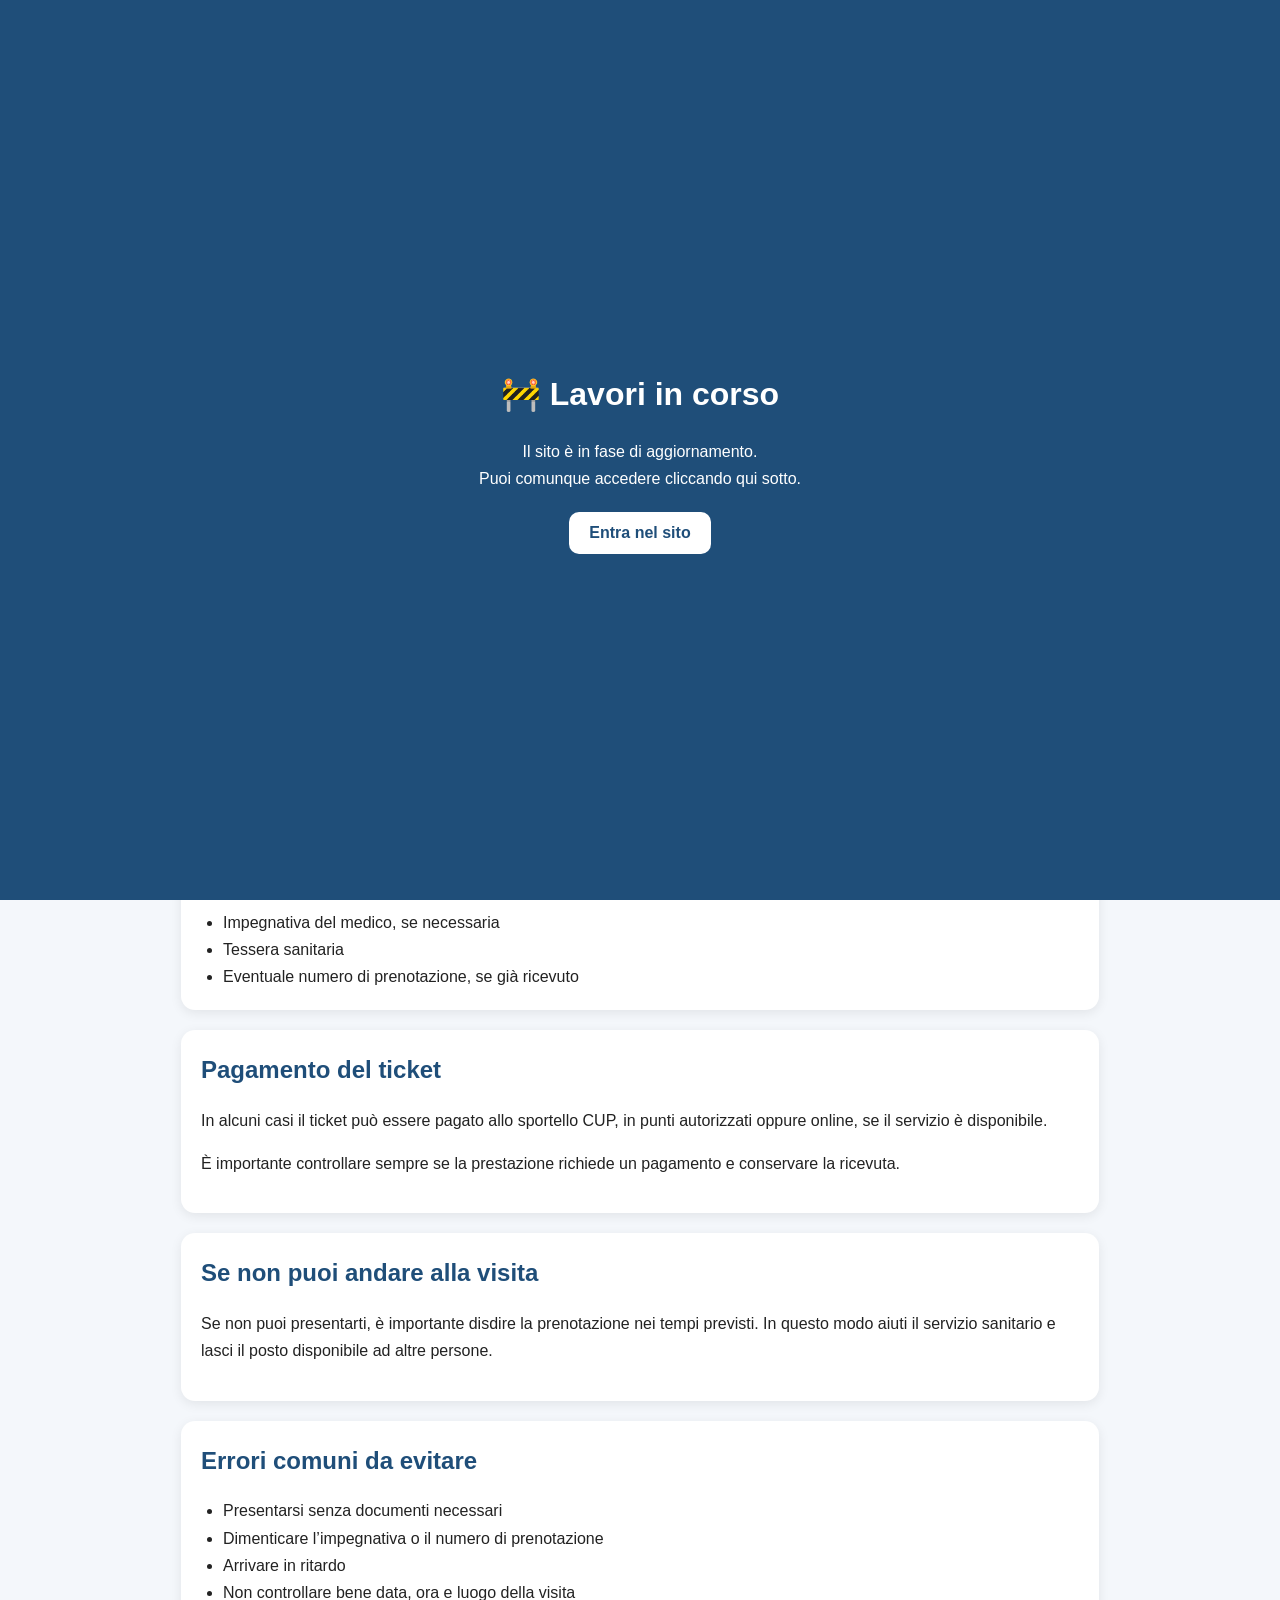
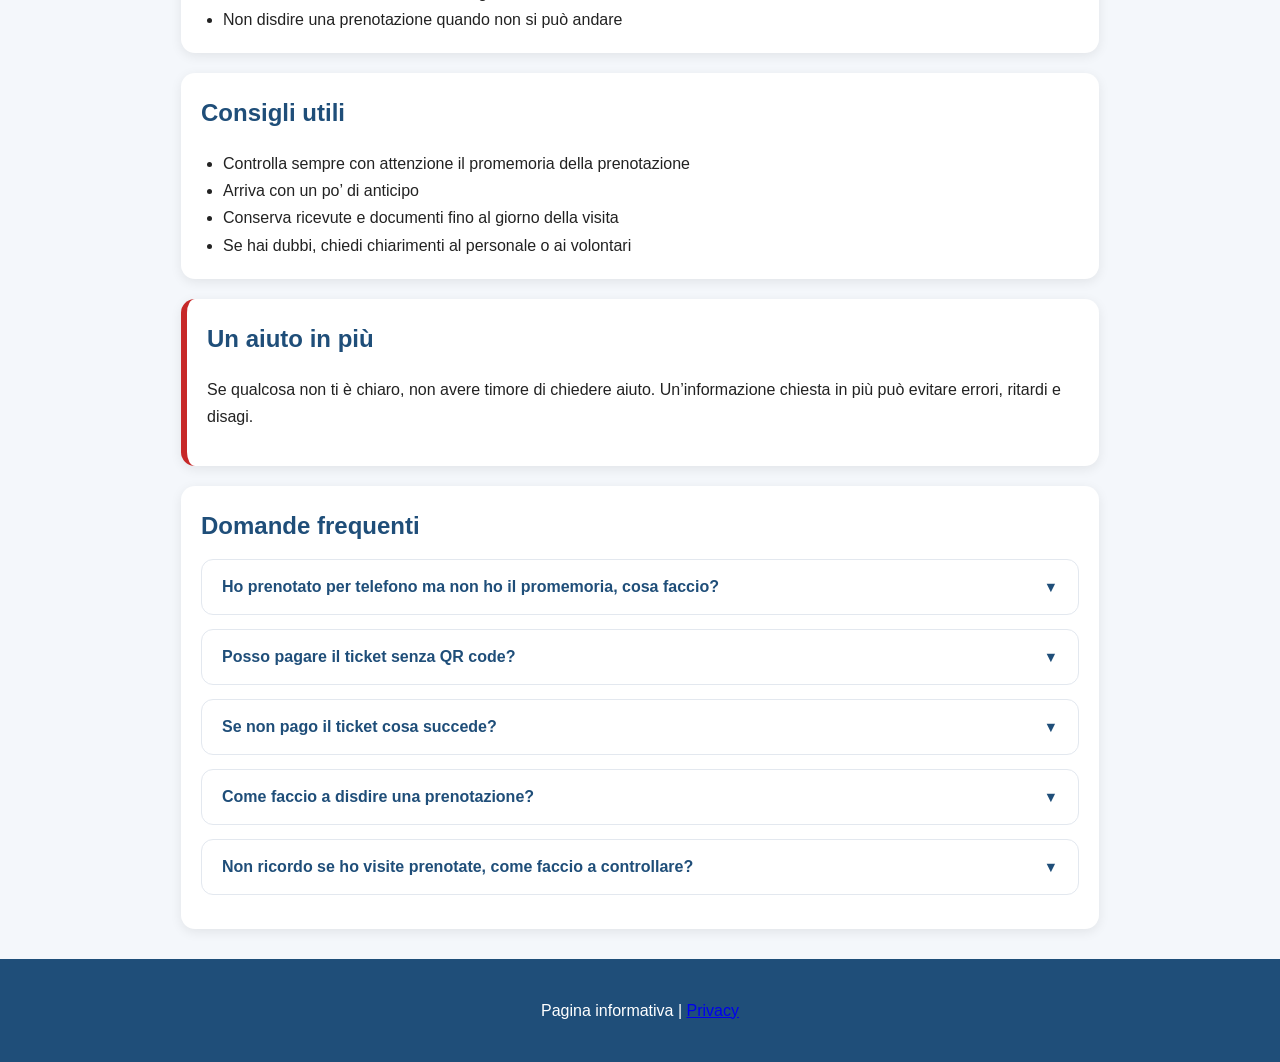
==== commit 5123a0f5: "Fix HTML formatting and structure" ====
--- a/index.html
+++ b/index.html
@@ -5,6 +5,8 @@
   <meta name="viewport" content="width=device-width, initial-scale=1.0">
   <title>Guida al CUP – Il volontario ti aiuta</title>
   <link rel="stylesheet" href="style.css">
+
+  <!-- Google Analytics -->
   <script async src="https://www.googletagmanager.com/gtag/js?id=G-E5PP57LXX0"></script>
   <script>
     window.dataLayer = window.dataLayer || [];
@@ -16,6 +18,7 @@
 
 <body>
 
+<!-- OVERLAY -->
 <div id="overlay">
   <div class="overlay-box">
     <h1>🚧 Lavori in corso</h1>
@@ -26,24 +29,26 @@
 
 <div id="mainContent" style="display: block;">
   
-  <!-- QUI RESTA TUTTO IL TUO SITO -->
   <header>
     <div class="container">
       <h1 class="hero-title">
         <span class="title-line-1">Guida al CUP</span>
         <span class="title-line-2">Il volontario ti aiuta</span>
       </h1>
-        <p>Una guida semplice per capire il CUP.</p>
+
+      <p>Una guida semplice per capire il CUP.</p>
 
       <div class="hero-buttons">
         <a href="#cosa-portare" class="btn">Cosa devo portare?</a>
         <a href="#faq" class="btn btn-secondary">Domande frequenti</a>
         <a href="simulatore-totem.html" class="btn">Simulatore Totem</a>
+        <a href="monitor.html" class="btn btn-secondary">Monitor CUP</a>
       </div>
     </div>
   </header>
 
   <main class="container">
+
     <section class="box evidenza-top">
       <h2>Avviso importante</h2>
       <p>
@@ -194,13 +199,21 @@
           </p>
         </div>
       </div>
-    </section>
+
+    </section>
+
   </main>
 
   <footer>
-    <p>Pagina informativa</p>
-  </footer>
+  <p>
+    Pagina informativa |
+    <a href="privacy.html">Privacy</a>
+  </p>
+</footer>
+
 </div>
+
 <script src="script.js"></script>
+
 </body>
-</html>+</html>
--- a/style.css
+++ b/style.css
@@ -685,4 +685,200 @@
   min-width: 200px;
   text-align: center;
   font-size: 28px;
-}+}
+
+/* ===============================
+   RESPONSIVE SIMULATORE TOTEM
+================================ */
+
+@media (max-width: 600px) {
+  .totem-mode main {
+    min-height: auto;
+    padding: 10px;
+  }
+
+  .totem-mode .box {
+    width: 100%;
+    max-width: 100%;
+    padding: 12px;
+    margin: 0;
+  }
+
+  .totem-mode .choice-container {
+    margin-top: 20px;
+    max-width: 100%;
+  }
+
+  .totem-mode .choice-buttons {
+    grid-template-columns: 1fr;
+    max-width: 100%;
+    gap: 12px;
+  }
+
+  .totem-mode .totem-main {
+    aspect-ratio: auto;
+    min-height: 95px;
+    padding: 18px;
+  }
+
+  .totem-title {
+    font-size: 1.25rem;
+  }
+
+  .totem-info {
+    font-size: 0.8rem;
+  }
+
+  #displayNumero {
+    min-width: auto;
+    width: 100%;
+    font-size: 20px;
+  }
+}
+
+
+
+.monitor-mode {
+  background-color: #0f2c4d;
+  color: white;
+  text-align: center;
+}
+
+.monitor-container {
+  min-height: 100vh;
+  display: flex;
+  flex-direction: column;
+  justify-content: center;
+  gap: 25px;
+}
+
+.monitor-box {
+  background: white;
+  color: #1f4e79;
+  max-width: 600px;
+  margin: 0 auto;
+  padding: 40px;
+  border-radius: 20px;
+}
+
+#numeroMonitor {
+  font-size: 5rem;
+  font-weight: bold;
+}
+
+#servizioMonitor {
+  font-size: 2rem;
+  margin-top: 15px;
+}
+
+#oraMonitor {
+  font-size: 1.3rem;
+  margin-top: 10px;
+}
+
+
+/* ===============================
+   MONITOR CUP - STILE PULSANTIERA
+================================ */
+
+.monitor-totem-style {
+  justify-content: flex-start;
+  padding: 25px 15px;
+}
+
+.monitor-totem-style h1 {
+  margin: 10px 0 20px;
+  font-size: 2.2rem;
+}
+
+.monitor-grid {
+  width: 100%;
+  max-width: 900px;
+  margin: 0 auto 25px;
+  display: grid;
+  grid-template-columns: 1fr 1fr;
+  gap: 20px;
+}
+
+
+.monitor-card {
+  min-height: 210px;
+  padding: 20px;
+  border-radius: 18px;
+  color: white;
+  display: flex;
+  flex-direction: column;
+  justify-content: center;
+  align-items: center;
+  gap: 10px;
+  box-shadow: 0 8px 20px rgba(0,0,0,0.3);
+  transition: transform 0.2s ease, outline 0.2s ease;
+}
+
+.monitor-card:hover {
+  transform: scale(1.02);
+}
+
+.monitor-title {
+  font-size: 1.35rem;
+  font-weight: bold;
+  text-align: center;
+}
+
+.monitor-number {
+  font-size: 3.5rem;
+  font-weight: bold;
+  line-height: 1;
+}
+
+.monitor-time {
+  font-size: 1rem;
+  opacity: 0.9;
+}
+
+.monitor-active {
+  outline: 6px solid #f9a825;
+  transform: scale(1.04);
+}
+
+/* Colori uguali alla pulsantiera */
+
+.monitor-card.cartelle {
+  background: linear-gradient(135deg, #2e7d32, #54b15a);
+}
+
+.monitor-card.pagamento {
+  background: linear-gradient(135deg, #03f8f4, #04f7e3);
+  color: #003333;
+}
+
+.monitor-card.laboratorio {
+  background: linear-gradient(135deg, #6a1b9a, #4a148c);
+}
+
+.monitor-card.prenotazioni {
+  background: linear-gradient(135deg, #fbc02d, #f9a825);
+  color: #222;
+}
+
+.monitor-card.cortesia {
+  background: linear-gradient(135deg, #00897b, #00695c);
+}
+
+.monitor-card.libera {
+  background: linear-gradient(135deg, #01600c, #124602f9);
+}
+
+@media (max-width: 700px) {
+  .monitor-grid {
+    grid-template-columns: 1fr;
+  }
+
+  .monitor-card {
+    min-height: 150px;
+  }
+
+  .monitor-number {
+    font-size: 3rem;
+  }
+}
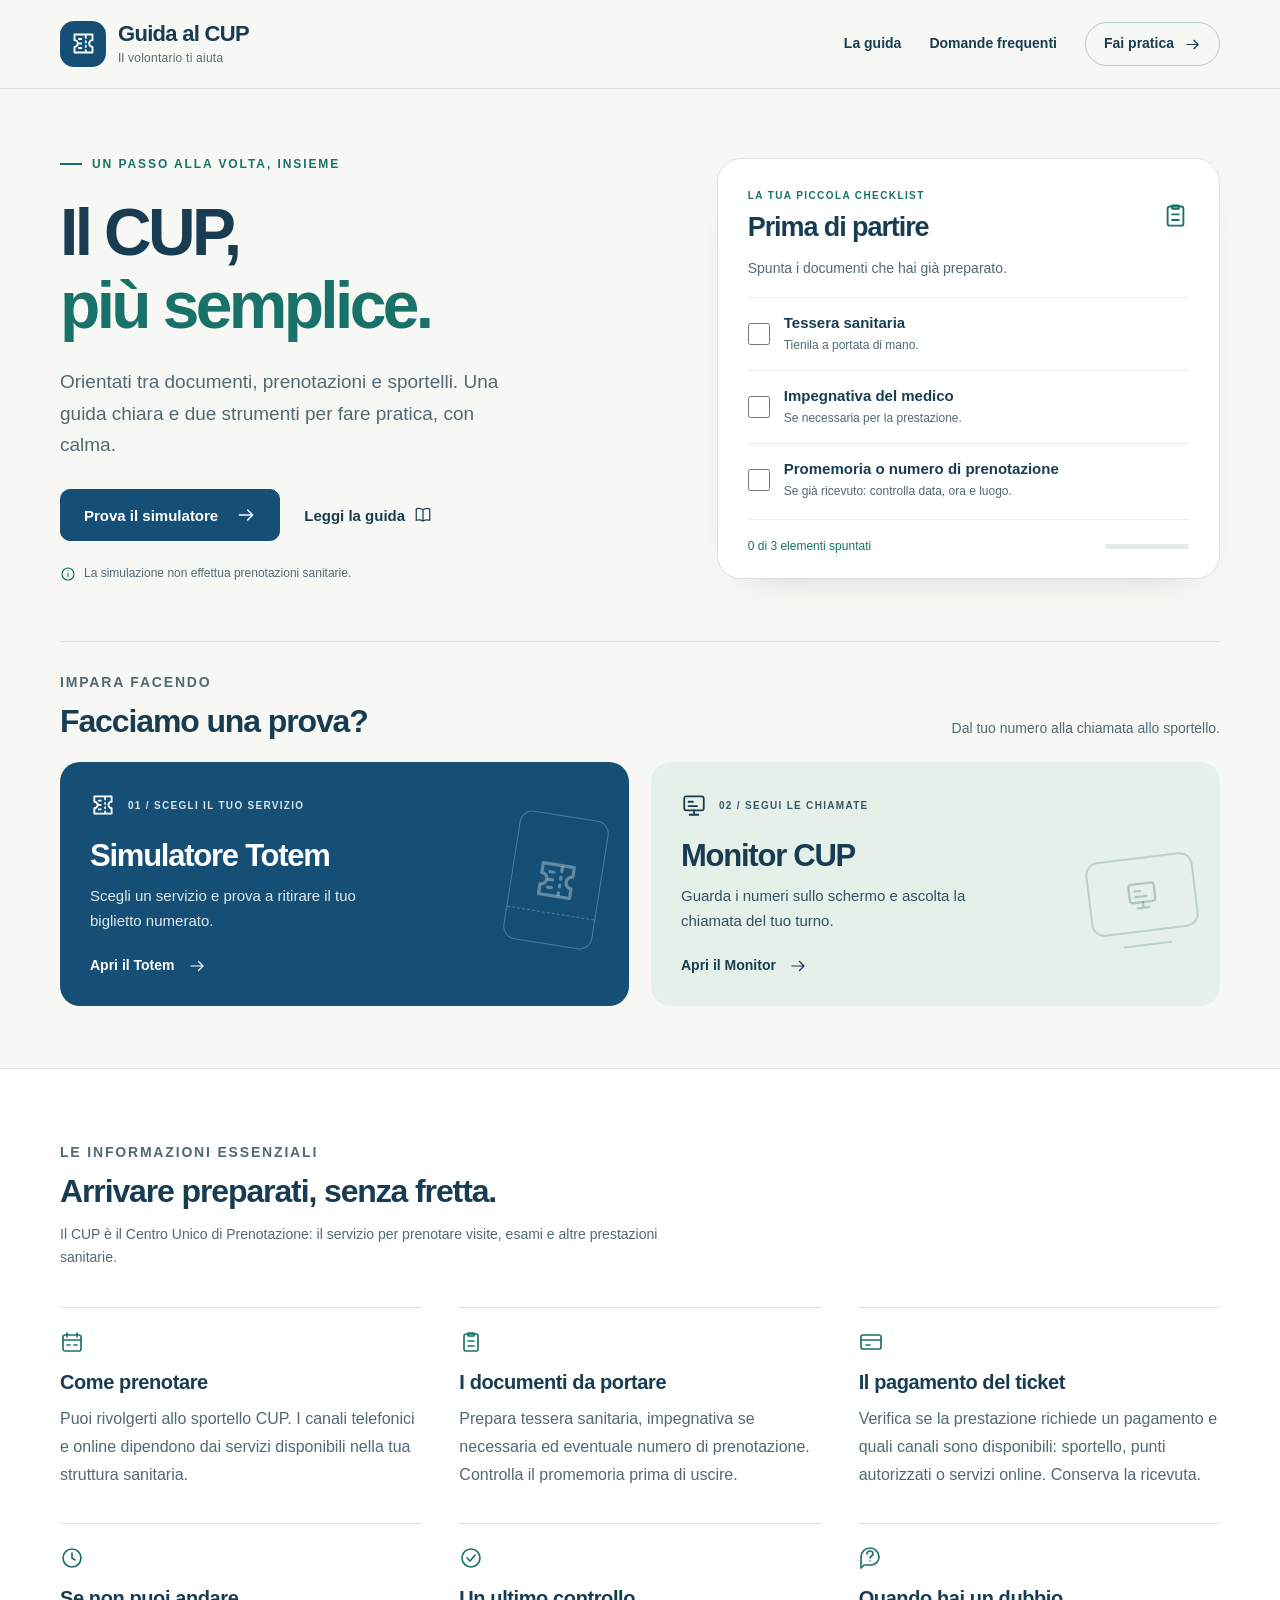
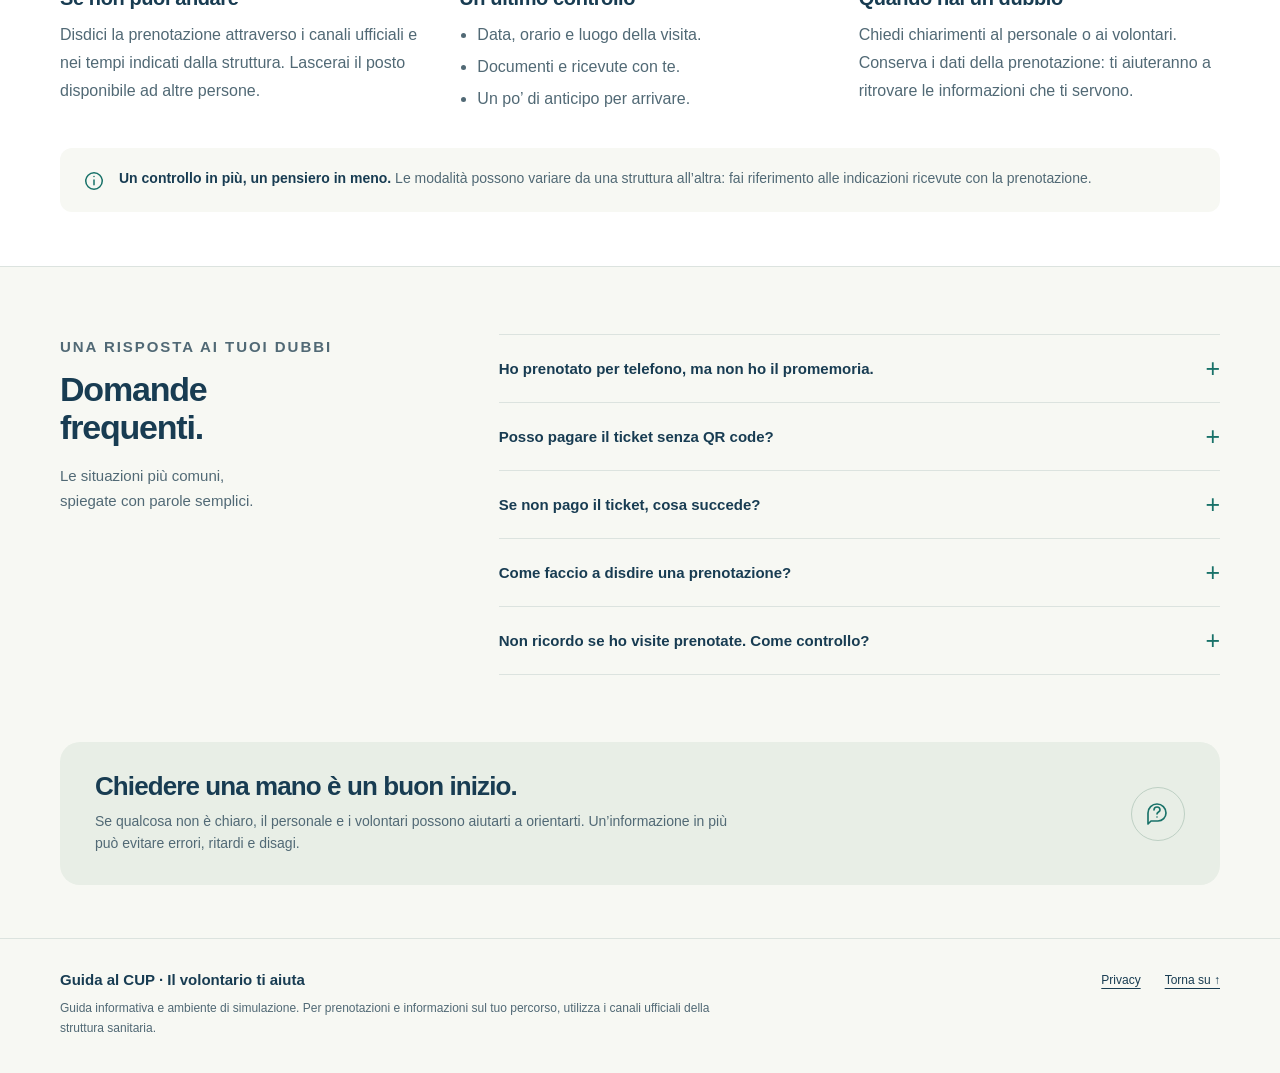
==== commit 7e7eeef5: "Rinnova la pagina iniziale CUP" ====
--- a/index.html
+++ b/index.html
@@ -1,11 +1,65 @@
-<!DOCTYPE html>
-<html lang="it">
-<head>
-  <meta charset="UTF-8">
-  <meta name="viewport" content="width=device-width, initial-scale=1.0">
-  <title>Guida al CUP – Il volontario ti aiuta</title>
-  <link rel="stylesheet" href="style.css">
-
+<!doctype html>
+<html lang="it">
+<head>
+  <meta charset="utf-8">
+  <meta name="viewport" content="width=device-width, initial-scale=1">
+  <meta name="description" content="Una guida semplice al CUP: documenti, informazioni utili e strumenti per fare pratica con il Totem e il Monitor.">
+  <title>Guida al CUP · Il volontario ti aiuta</title>
+  <style>
+    :root{--ink:#183c52;--muted:#516975;--blue:#164f75;--blue-dark:#103e5d;--teal:#197269;--mint:#e5f0e9;--paper:#f7f8f3;--line:#dce3df;--white:#fff;--radius:24px}
+    *{box-sizing:border-box}
+    html{scroll-behavior:smooth;scroll-padding-top:108px}
+    body{margin:0;color:var(--ink);background:var(--paper);font-family:Arial,"Segoe UI",sans-serif;font-size:17px;line-height:1.55;-webkit-font-smoothing:antialiased}
+    a{color:inherit;text-decoration:none}button,input{font:inherit}button,a,input,summary{-webkit-tap-highlight-color:transparent}
+    a:focus-visible,button:focus-visible,input:focus-visible,summary:focus-visible{outline:3px solid #b96319;outline-offset:5px}
+    button{cursor:pointer}svg{display:block;flex-shrink:0}h1,h2,h3,p{margin:0}h1,h2,h3{line-height:1.12;letter-spacing:-.035em}
+    .wrap{width:min(1160px,calc(100% - 80px));margin-inline:auto}
+    .skip{position:fixed;z-index:10;top:8px;left:8px;padding:12px 20px;background:white;border:2px solid var(--blue);transform:translateY(-150%)}.skip:focus{transform:none}
+    .sr-only{position:absolute;width:1px;height:1px;padding:0;margin:-1px;overflow:hidden;clip:rect(0,0,0,0);white-space:nowrap;border:0}.symbols{position:absolute;width:0;height:0;overflow:hidden}.icon{width:24px;height:24px;fill:none;stroke:currentColor;stroke-width:1.65;stroke-linecap:round;stroke-linejoin:round}
+    .site-header{position:sticky;top:0;z-index:5;background:rgba(247,248,243,.97);border-bottom:1px solid var(--line)}
+    .header-inner{min-height:88px;display:flex;align-items:center;justify-content:space-between;gap:28px}
+    .brand{display:flex;align-items:center;gap:12px;flex-shrink:0}.brand-mark{display:grid;place-items:center;background:var(--blue);color:white;width:46px;height:46px;border-radius:14px}.brand-mark .icon{width:27px;height:27px}
+    .brand strong{display:block;font-size:22px;letter-spacing:-.7px;line-height:1.2}.brand small{display:block;color:var(--muted);font-size:12px;letter-spacing:.02em;margin-top:2px}
+    .nav{display:flex;align-items:center;gap:28px;font-size:14px;font-weight:600}.nav a{padding:10px 0}.nav a:hover{color:var(--teal)}.nav .nav-practice{padding:10px 18px;border:1px solid #b8c8c6;border-radius:100px;display:flex;gap:10px;align-items:center}.nav-practice .icon{width:17px;height:17px}
+    .hero{display:grid;grid-template-columns:1.15fr 1fr;gap:78px;align-items:center;padding:66px 0 58px}
+    .eyebrow{font-size:12px;font-weight:700;letter-spacing:.16em;text-transform:uppercase;color:var(--teal);display:flex;align-items:center;gap:10px;margin-bottom:22px}.eyebrow:before{content:"";width:22px;height:2px;background:currentColor}
+    h1{font-size:clamp(48px,5.15vw,70px);font-weight:700;letter-spacing:-.055em;margin-bottom:23px}h1 span{color:var(--teal)}
+    .hero-description{font-size:19px;line-height:1.65;max-width:450px;color:var(--muted)}
+    .hero-actions{display:flex;flex-wrap:wrap;align-items:center;gap:24px;margin-top:29px}
+    .button{display:inline-flex;align-items:center;justify-content:center;gap:18px;min-height:52px;padding:13px 23px;border-radius:10px;font-size:15px;font-weight:700;background:var(--blue);color:white;border:1px solid var(--blue);transition:background .18s,transform .18s}.button:hover{background:var(--blue-dark);transform:translateY(-2px)}.button .icon{width:20px;height:20px}
+    .text-link{display:inline-flex;align-items:center;gap:9px;font-size:15px;font-weight:600;padding:12px 0}.text-link:hover{text-decoration:underline;text-underline-offset:5px}.text-link .icon{width:18px;height:18px}
+    .hero-note{display:flex;align-items:center;gap:8px;color:var(--muted);font-size:12px;margin-top:23px}.hero-note .icon{width:16px;height:16px;color:var(--teal)}
+    .checklist{position:relative;padding:29px 30px 23px;border:1px solid var(--line);border-radius:var(--radius);background:white;box-shadow:0 16px 40px -30px #23473855}
+    .checklist-top{display:flex;justify-content:space-between;align-items:center;gap:16px;margin-bottom:24px}.checklist-top .icon{color:var(--teal);width:27px;height:27px}
+    .mini-label{display:block;color:var(--teal);font-size:10px;font-weight:700;letter-spacing:.14em;margin-bottom:8px}.checklist h2{font-size:27px;letter-spacing:-.04em}
+    .checklist-intro{font-size:14px;color:var(--muted);margin:-8px 0 17px}
+    .check-item{display:flex;align-items:center;gap:14px;min-height:73px;border-top:1px solid #e9eeeb;cursor:pointer;padding:14px 0}.check-item input{width:22px;height:22px;accent-color:var(--teal);flex-shrink:0;cursor:pointer;margin:0}.check-item strong{display:block;font-size:15px;line-height:1.3;font-weight:600}.check-item small{display:block;font-size:12px;color:var(--muted);margin-top:4px}.check-item:has(input:checked) strong{color:var(--teal)}
+    .checklist-bottom{display:flex;align-items:center;justify-content:space-between;gap:12px;border-top:1px solid #e9eeeb;margin-top:3px;padding-top:17px;font-size:12px;color:var(--teal)}
+    .progress-track{height:5px;border-radius:99px;background:#e3ede8;width:84px;overflow:hidden;flex-shrink:0}.progress-fill{height:100%;width:0;background:var(--teal);transition:width .2s ease}
+    .section-top{display:flex;align-items:flex-end;justify-content:space-between;gap:26px;margin-bottom:23px}.section-top h2{font-size:32px}.section-top p{font-size:14px;color:var(--muted)}
+    .practice{padding:30px 0 62px;border-top:1px solid var(--line)}.section-kicker{font-size:11px;font-weight:700;letter-spacing:.13em;text-transform:uppercase;color:var(--teal);margin-bottom:10px}
+    .tools-grid{display:grid;grid-template-columns:1fr 1fr;gap:22px}.tool{position:relative;isolation:isolate;overflow:hidden;padding:30px;border-radius:20px;display:flex;flex-direction:column;min-height:244px}
+    .tool-totem{background:var(--blue);color:white}.tool-monitor{background:var(--mint);color:var(--ink)}
+    .tool-head{display:flex;align-items:center;gap:12px;margin-bottom:21px}.tool-head .icon{width:26px;height:26px}.tool-label{font-size:10px;font-weight:700;letter-spacing:.13em;text-transform:uppercase;opacity:.85}
+    .tool h3{font-size:31px;letter-spacing:-.04em;margin-bottom:10px}.tool p{max-width:320px;font-size:15px;line-height:1.65;opacity:.88;padding-right:15px}
+    .tool-link{align-self:flex-start;display:flex;align-items:center;gap:13px;font-size:14px;font-weight:700;padding-top:20px;margin-top:auto;text-underline-offset:5px}.tool-link:hover{text-decoration:underline}.tool-link:after{content:"";position:absolute;inset:0}.tool-link:focus-visible:after{outline:3px solid #b96319;outline-offset:-5px;border-radius:20px}.tool-link .icon{height:18px;width:18px}
+    .tool-art{position:absolute;right:28px;top:53px;width:90px;height:130px;transform:rotate(9deg);border:1px solid #ffffff40;border-radius:13px;color:#ffffff55;z-index:-1;display:grid;place-items:center}.tool-art .icon{width:47px;height:47px}.tool-art:after{content:"";position:absolute;left:0;right:0;bottom:30px;border-top:1px dashed #ffffff40}
+    .tool-monitor .tool-art{width:108px;height:75px;top:95px;right:24px;transform:rotate(-7deg);border:2px solid #5a8c7e50;color:#5a8c7e65}.tool-monitor .tool-art:after{left:28px;right:28px;bottom:-16px;border:0;height:2px;background:#5a8c7e50}.tool-monitor .tool-art .icon{width:34px;height:34px}
+    .guide{background:white;border-top:1px solid var(--line);border-bottom:1px solid var(--line);padding:59px 0 54px}
+    .guide-title{max-width:650px}.guide-title p{margin-top:13px;line-height:1.65}.guide-grid{display:grid;grid-template-columns:repeat(3,1fr);column-gap:38px;row-gap:34px;margin-top:37px}.guide-item{padding-top:22px;border-top:1px solid var(--line)}
+    .guide-icon{color:var(--teal);margin-bottom:17px}.guide-item h3{font-size:20px;margin-bottom:12px;letter-spacing:-.02em}.guide-item p,.guide-item li{color:var(--muted);font-size:16px;line-height:1.75}.guide-item ul{padding-left:18px;margin:0}.guide-item li+li{margin-top:4px}
+    .small-tip{display:flex;align-items:flex-start;gap:14px;background:var(--paper);padding:20px 23px;border-radius:12px;margin-top:35px}.small-tip .icon{color:var(--teal);width:22px;height:22px;margin-top:2px}.small-tip p{font-size:14px;color:var(--muted)}.small-tip strong{color:var(--ink)}
+    .faq{display:grid;grid-template-columns:.75fr 1.5fr;gap:78px;padding-block:67px}.faq-intro h2{font-size:34px;margin-bottom:17px}.faq-intro p{font-size:15px;color:var(--muted);line-height:1.7}.faq-list{border-top:1px solid var(--line)}
+    details{border-bottom:1px solid var(--line)}summary{list-style:none;cursor:pointer;display:flex;justify-content:space-between;align-items:center;gap:20px;padding:21px 0;font-size:15px;font-weight:600;line-height:1.5}summary::-webkit-details-marker{display:none}summary:after{content:"+";font-weight:400;font-size:25px;line-height:1;flex-shrink:0;color:var(--teal)}details[open] summary:after{content:"−"}details p{font-size:16px;color:var(--muted);padding:0 27px 23px 0;line-height:1.75}
+    .help{padding-bottom:53px}.help-panel{display:flex;align-items:center;justify-content:space-between;gap:35px;background:#e8eee6;border-radius:20px;padding:30px 35px}.help-panel h2{font-size:26px;margin-bottom:10px}.help-panel p{font-size:14px;color:var(--muted);max-width:650px}.help-symbol{width:54px;height:54px;border:1px solid #bed0c4;border-radius:50%;display:grid;place-items:center;flex-shrink:0;color:var(--teal)}
+    footer{border-top:1px solid var(--line);padding:29px 0 34px}.footer-row{display:flex;align-items:flex-start;justify-content:space-between;gap:30px}.footer-title{font-size:15px;font-weight:700}.footer-note{font-size:12px;color:var(--muted);margin-top:7px;max-width:660px;line-height:1.7}.footer-links{display:flex;gap:24px;font-size:12px;padding-top:3px;white-space:nowrap}.footer-links a{text-decoration:underline;text-underline-offset:4px}
+    @media(min-width:1400px){.hero{padding-block:76px}}
+    @media(max-width:1000px){.wrap{width:calc(100% - 48px)}.hero{gap:35px}.nav{gap:20px}.checklist{padding:25px}.tool-art{right:14px;opacity:.6}.tool p{max-width:280px}.faq{gap:40px}.guide-grid{gap:28px}.hero-description{font-size:17px}.hero-actions{gap:18px}}
+    @media(max-width:760px){html{scroll-padding-top:144px}.wrap{width:calc(100% - 40px)}.header-inner{flex-wrap:wrap;gap:0;padding-top:15px;min-height:0}.brand-mark{height:38px;width:38px;border-radius:11px}.brand strong{font-size:20px}.brand small{font-size:11px}.nav{width:100%;justify-content:space-between;gap:8px;padding-top:11px;padding-bottom:10px;font-size:12px}.nav a{padding:8px 0}.nav .nav-practice{padding:7px 12px}.hero{grid-template-columns:1fr;gap:31px;padding:37px 0}.eyebrow{font-size:10px;margin-bottom:19px}h1{font-size:54px;margin-bottom:18px}.hero-description{max-width:100%;font-size:16px}.hero-actions{margin-top:22px;gap:19px}.button{min-height:50px;padding:12px 17px;font-size:14px}.text-link{font-size:14px}.hero-note{font-size:11px;margin-top:18px}.checklist{padding:24px 24px 20px}.checklist h2{font-size:25px}.check-item{min-height:72px}.section-top{display:block;margin-bottom:20px}.section-top p{margin-top:13px;font-size:13px}.section-top h2{font-size:29px}.practice{padding:30px 0 37px}.tools-grid{grid-template-columns:1fr;gap:16px}.tool{padding:26px;min-height:244px}.tool p{max-width:270px;font-size:14px}.tool-art{opacity:.7}.tool h3{font-size:29px}.guide{padding:36px 0}.guide-grid{grid-template-columns:1fr;gap:25px;margin-top:26px}.guide-item{position:relative;padding-left:42px;padding-top:23px}.guide-icon{position:absolute;top:23px;left:0}.guide-item h3{font-size:20px}.guide-item p,.guide-item li{font-size:15px}.small-tip{padding:20px 18px;gap:10px}.faq{grid-template-columns:1fr;gap:25px;padding-block:38px}.faq-intro h2{font-size:29px;margin-bottom:12px}.faq-intro p{font-size:14px}.faq summary{font-size:15px}.faq details p{font-size:15px}.help{padding-bottom:35px}.help-panel{padding:25px;gap:16px;align-items:flex-start}.help-panel h2{font-size:23px}.help-symbol{width:38px;height:38px;order:-1}.help-symbol .icon{width:22px;height:22px}.help-panel p{font-size:14px}.footer-row{flex-direction:column;gap:17px}.footer-links{font-size:13px}}
+    @media(prefers-reduced-motion:reduce){html{scroll-behavior:auto}*,*:before,*:after{transition:none!important}}
+    @media print{.site-header{position:static}.nav,.hero-actions,.hero-note,.practice,.faq,.footer-links{display:none}.hero{padding-block:25px;gap:25px}.wrap{width:100%}h1{font-size:42px}.checklist{box-shadow:none}.guide{padding-block:25px}.guide-grid{gap:20px}body{font-size:12px;background:white}.help{padding-bottom:10px}}
+  </style>
+
   <!-- Google Analytics -->
   <script async src="https://www.googletagmanager.com/gtag/js?id=G-E5PP57LXX0"></script>
   <script>
@@ -13,207 +67,91 @@
     function gtag(){dataLayer.push(arguments);}
     gtag('js', new Date());
     gtag('config', 'G-E5PP57LXX0');
-  </script>
-</head>
-
-<body>
-
-<!-- OVERLAY -->
-<div id="overlay">
-  <div class="overlay-box">
-    <h1>🚧 Lavori in corso</h1>
-    <p>Il sito è in fase di aggiornamento.<br>Puoi comunque accedere cliccando qui sotto.</p>
-    <button id="enterBtn">Entra nel sito</button>
-  </div>
-</div>
-
-<div id="mainContent" style="display: block;">
-  
-  <header>
-    <div class="container">
-      <h1 class="hero-title">
-        <span class="title-line-1">Guida al CUP</span>
-        <span class="title-line-2">Il volontario ti aiuta</span>
-      </h1>
-
-      <p>Una guida semplice per capire il CUP.</p>
-
-      <div class="hero-buttons">
-        <a href="#cosa-portare" class="btn">Cosa devo portare?</a>
-        <a href="#faq" class="btn btn-secondary">Domande frequenti</a>
-        <a href="simulatore-totem.html" class="btn">Simulatore Totem</a>
-        <a href="monitor.html" class="btn btn-secondary">Monitor CUP</a>
-      </div>
-    </div>
-  </header>
-
-  <main class="container">
-
-    <section class="box evidenza-top">
-      <h2>Avviso importante</h2>
-      <p>
-        Prima di recarti al CUP, controlla bene documenti, data, orario e luogo della visita.
-        Un controllo in più può evitare disagi e perdite di tempo.
-      </p>
-    </section>
-
-    <section class="box">
-      <h2>Cos’è il CUP</h2>
-      <p>
-        Il CUP, cioè Centro Unico di Prenotazione, è il servizio che permette di
-        prenotare visite specialistiche, esami e altre prestazioni sanitarie.
-      </p>
-    </section>
-
-    <section class="box">
-      <h2>Come prenotare</h2>
-      <ul>
-        <li>Di persona allo sportello CUP</li>
-        <li>Telefonicamente, se il servizio è disponibile</li>
-        <li>Online, se previsto dal sistema sanitario</li>
-      </ul>
-    </section>
-
-    <section class="box" id="cosa-portare">
-      <h2>Cosa portare</h2>
-      <ul>
-        <li>Impegnativa del medico, se necessaria</li>
-        <li>Tessera sanitaria</li>
-        <li>Eventuale numero di prenotazione, se già ricevuto</li>
-      </ul>
-    </section>
-
-    <section class="box">
-      <h2>Pagamento del ticket</h2>
-      <p>
-        In alcuni casi il ticket può essere pagato allo sportello CUP, in punti autorizzati
-        oppure online, se il servizio è disponibile.
-      </p>
-      <p>
-        È importante controllare sempre se la prestazione richiede un pagamento e conservare
-        la ricevuta.
-      </p>
-    </section>
-
-    <section class="box">
-      <h2>Se non puoi andare alla visita</h2>
-      <p>
-        Se non puoi presentarti, è importante disdire la prenotazione nei tempi previsti.
-        In questo modo aiuti il servizio sanitario e lasci il posto disponibile ad altre persone.
-      </p>
-    </section>
-
-    <section class="box">
-      <h2>Errori comuni da evitare</h2>
-      <ul>
-        <li>Presentarsi senza documenti necessari</li>
-        <li>Dimenticare l’impegnativa o il numero di prenotazione</li>
-        <li>Arrivare in ritardo</li>
-        <li>Non controllare bene data, ora e luogo della visita</li>
-        <li>Non disdire una prenotazione quando non si può andare</li>
-      </ul>
-    </section>
-
-    <section class="box">
-      <h2>Consigli utili</h2>
-      <ul>
-        <li>Controlla sempre con attenzione il promemoria della prenotazione</li>
-        <li>Arriva con un po’ di anticipo</li>
-        <li>Conserva ricevute e documenti fino al giorno della visita</li>
-        <li>Se hai dubbi, chiedi chiarimenti al personale o ai volontari</li>
-      </ul>
-    </section>
-
-    <section class="box evidenza">
-      <h2>Un aiuto in più</h2>
-      <p>
-        Se qualcosa non ti è chiaro, non avere timore di chiedere aiuto.
-        Un’informazione chiesta in più può evitare errori, ritardi e disagi.
-      </p>
-    </section>
-
-    <section class="box" id="faq">
-      <h2>Domande frequenti</h2>
-
-      <div class="faq-item">
-        <button class="faq-question" aria-expanded="false">
-          <span>Ho prenotato per telefono ma non ho il promemoria, cosa faccio?</span>
-          <span class="faq-arrow">▼</span>
-        </button>
-        <div class="faq-answer">
-          <p>
-            Puoi rivolgerti al CUP per verificare la prenotazione. In alcuni casi puoi recuperare i dati
-            tramite il Fascicolo Sanitario Elettronico.
-          </p>
-        </div>
-      </div>
-
-      <div class="faq-item">
-        <button class="faq-question" aria-expanded="false">
-          <span>Posso pagare il ticket senza QR code?</span>
-          <span class="faq-arrow">▼</span>
-        </button>
-        <div class="faq-answer">
-          <p>
-            Dipende dal sistema. In alcuni casi è necessario il codice o il promemoria della prenotazione.
-            Se non lo hai, chiedi al CUP come procedere.
-          </p>
-        </div>
-      </div>
-
-      <div class="faq-item">
-        <button class="faq-question" aria-expanded="false">
-          <span>Se non pago il ticket cosa succede?</span>
-          <span class="faq-arrow">▼</span>
-        </button>
-        <div class="faq-answer">
-          <p>
-            In alcuni casi la prestazione potrebbe non essere erogata oppure potrebbero esserci conseguenze
-            amministrative. È sempre meglio informarsi prima e conservare la ricevuta di pagamento.
-          </p>
-        </div>
-      </div>
-
-      <div class="faq-item">
-        <button class="faq-question" aria-expanded="false">
-          <span>Come faccio a disdire una prenotazione?</span>
-          <span class="faq-arrow">▼</span>
-        </button>
-        <div class="faq-answer">
-          <p>
-            Puoi disdire tramite i canali ufficiali, come telefono, sportello o servizi online, se disponibili.
-            È importante farlo nei tempi previsti.
-          </p>
-        </div>
-      </div>
-
-      <div class="faq-item">
-        <button class="faq-question" aria-expanded="false">
-          <span>Non ricordo se ho visite prenotate, come faccio a controllare?</span>
-          <span class="faq-arrow">▼</span>
-        </button>
-        <div class="faq-answer">
-          <p>
-            Puoi rivolgerti al CUP oppure utilizzare i servizi online, se disponibili. È importante conservare
-            sempre i dati della prenotazione.
-          </p>
-        </div>
-      </div>
-
-    </section>
-
-  </main>
-
-  <footer>
-  <p>
-    Pagina informativa |
-    <a href="privacy.html">Privacy</a>
-  </p>
-</footer>
-
-</div>
-
-<script src="script.js"></script>
-
-</body>
-</html>
+  </script>
+</head>
+<body>
+  <svg class="symbols" aria-hidden="true" xmlns="http://www.w3.org/2000/svg"><defs>
+    <symbol id="i-ticket" viewBox="0 0 24 24"><path d="M4 4h16v5a3 3 0 0 0 0 6v5H4v-5a3 3 0 0 0 0-6V4Z"/><path d="M14 5v2m0 3v1m0 3v1m0 3v1M8 8h2m-2 4h2m-2 4h2"/></symbol>
+    <symbol id="i-arrow" viewBox="0 0 24 24"><path d="M4 12h16m-6-6 6 6-6 6"/></symbol>
+    <symbol id="i-monitor" viewBox="0 0 24 24"><rect x="3" y="4" width="18" height="13" rx="2"/><path d="M8 21h8m-4-4v4M7 9h4m-4 4h8"/></symbol>
+    <symbol id="i-list" viewBox="0 0 24 24"><rect x="5" y="4" width="14" height="17" rx="2"/><path d="M9 3h6v3H9zM9 11h6m-6 5h6"/></symbol>
+    <symbol id="i-book" viewBox="0 0 24 24"><path d="M12 5v15m0-15C9 3 5 3 3 4v15c3-1 6-1 9 1 3-2 6-2 9-1V4c-2-1-6-1-9 1Z"/></symbol>
+    <symbol id="i-calendar" viewBox="0 0 24 24"><rect x="3" y="5" width="18" height="16" rx="2"/><path d="M7 3v4m10-4v4M3 10h18m-14 5h3m4 0h3"/></symbol>
+    <symbol id="i-card" viewBox="0 0 24 24"><rect x="2" y="5" width="20" height="14" rx="2"/><path d="M2 10h20m-15 5h4"/></symbol>
+    <symbol id="i-clock" viewBox="0 0 24 24"><circle cx="12" cy="12" r="9"/><path d="M12 7v5l3 2"/></symbol>
+    <symbol id="i-check" viewBox="0 0 24 24"><circle cx="12" cy="12" r="9"/><path d="m8 12 3 3 5-6"/></symbol>
+    <symbol id="i-help" viewBox="0 0 24 24"><path d="M20 11a8 8 0 0 1-8 8H5l-3 3V11a9 9 0 1 1 18 0Z"/><path d="M8 8a3 3 0 0 1 6 0c0 2-3 2-3 4m0 3h.01"/></symbol>
+    <symbol id="i-info" viewBox="0 0 24 24"><circle cx="12" cy="12" r="9"/><path d="M12 11v5m0-9h.01"/></symbol>
+  </defs></svg>
+  <a class="skip" href="#contenuto">Vai al contenuto</a>
+  <header class="site-header"><div class="wrap header-inner">
+    <a class="brand" href="#inizio" aria-label="Guida al CUP, inizio pagina"><span class="brand-mark"><svg class="icon" aria-hidden="true"><use href="#i-ticket"/></svg></span><span><strong>Guida al CUP</strong><small>Il volontario ti aiuta</small></span></a>
+    <nav class="nav" aria-label="Navigazione principale"><a href="#guida">La guida</a><a href="#faq">Domande frequenti</a><a href="#simulatori" class="nav-practice">Fai pratica <svg class="icon" aria-hidden="true"><use href="#i-arrow"/></svg></a></nav>
+  </div></header>
+  <main id="contenuto">
+    <div class="wrap" id="inizio"><section class="hero" aria-labelledby="titolo">
+      <div>
+        <p class="eyebrow">Un passo alla volta, insieme</p>
+        <h1 id="titolo">Il CUP,<br><span>più semplice.</span></h1>
+        <p class="hero-description">Orientati tra documenti, prenotazioni e sportelli. Una guida chiara e due strumenti per fare pratica, con calma.</p>
+        <div class="hero-actions"><a class="button" href="#simulatori">Prova il simulatore <svg class="icon" aria-hidden="true"><use href="#i-arrow"/></svg></a><a class="text-link" href="#guida">Leggi la guida <svg class="icon" aria-hidden="true"><use href="#i-book"/></svg></a></div>
+        <p class="hero-note"><svg class="icon" aria-hidden="true"><use href="#i-info"/></svg>La simulazione non effettua prenotazioni sanitarie.</p>
+      </div>
+      <section class="checklist" id="cosa-portare" aria-labelledby="checklist-title">
+        <div class="checklist-top"><div><span class="mini-label">LA TUA PICCOLA CHECKLIST</span><h2 id="checklist-title">Prima di partire</h2></div><svg class="icon" aria-hidden="true"><use href="#i-list"/></svg></div>
+        <p class="checklist-intro">Spunta i documenti che hai già preparato.</p>
+        <label class="check-item"><input type="checkbox" name="documenti" value="tessera"><span><strong>Tessera sanitaria</strong><small>Tienila a portata di mano.</small></span></label>
+        <label class="check-item"><input type="checkbox" name="documenti" value="impegnativa"><span><strong>Impegnativa del medico</strong><small>Se necessaria per la prestazione.</small></span></label>
+        <label class="check-item"><input type="checkbox" name="documenti" value="promemoria"><span><strong>Promemoria o numero di prenotazione</strong><small>Se già ricevuto: controlla data, ora e luogo.</small></span></label>
+        <div class="checklist-bottom"><span id="checklist-status" role="status" aria-live="polite">0 di 3 elementi spuntati</span><div class="progress-track" aria-hidden="true"><div class="progress-fill" id="checklist-progress"></div></div></div>
+      </section>
+    </section></div>
+    <section class="wrap practice" id="simulatori" aria-labelledby="practice-title">
+      <div class="section-top"><div><p class="section-kicker">Impara facendo</p><h2 id="practice-title">Facciamo una prova?</h2></div><p>Dal tuo numero alla chiamata allo sportello.</p></div>
+      <div class="tools-grid">
+        <article class="tool tool-totem"><div class="tool-head"><svg class="icon" aria-hidden="true"><use href="#i-ticket"/></svg><span class="tool-label">01 / Scegli il tuo servizio</span></div><h3>Simulatore Totem</h3><p>Scegli un servizio e prova a ritirare il tuo biglietto numerato.</p><a class="tool-link" href="simulatore-totem.html" target="_blank" rel="noopener">Apri il Totem <svg class="icon" aria-hidden="true"><use href="#i-arrow"/></svg><span class="sr-only">(si apre in una nuova scheda)</span></a><div class="tool-art" aria-hidden="true"><svg class="icon"><use href="#i-ticket"/></svg></div></article>
+        <article class="tool tool-monitor"><div class="tool-head"><svg class="icon" aria-hidden="true"><use href="#i-monitor"/></svg><span class="tool-label">02 / Segui le chiamate</span></div><h3>Monitor CUP</h3><p>Guarda i numeri sullo schermo e ascolta la chiamata del tuo turno.</p><a class="tool-link" href="monitor.html" target="_blank" rel="noopener">Apri il Monitor <svg class="icon" aria-hidden="true"><use href="#i-arrow"/></svg><span class="sr-only">(si apre in una nuova scheda)</span></a><div class="tool-art" aria-hidden="true"><svg class="icon"><use href="#i-monitor"/></svg></div></article>
+      </div>
+    </section>
+    <section class="guide" id="guida" aria-labelledby="guide-title"><div class="wrap">
+      <div class="section-top guide-title"><div><p class="section-kicker">Le informazioni essenziali</p><h2 id="guide-title">Arrivare preparati, senza fretta.</h2><p>Il CUP è il Centro Unico di Prenotazione: il servizio per prenotare visite, esami e altre prestazioni sanitarie.</p></div></div>
+      <div class="guide-grid">
+        <article class="guide-item"><svg class="icon guide-icon" aria-hidden="true"><use href="#i-calendar"/></svg><h3>Come prenotare</h3><p>Puoi rivolgerti allo sportello CUP. I canali telefonici e online dipendono dai servizi disponibili nella tua struttura sanitaria.</p></article>
+        <article class="guide-item"><svg class="icon guide-icon" aria-hidden="true"><use href="#i-list"/></svg><h3>I documenti da portare</h3><p>Prepara tessera sanitaria, impegnativa se necessaria ed eventuale numero di prenotazione. Controlla il promemoria prima di uscire.</p></article>
+        <article class="guide-item"><svg class="icon guide-icon" aria-hidden="true"><use href="#i-card"/></svg><h3>Il pagamento del ticket</h3><p>Verifica se la prestazione richiede un pagamento e quali canali sono disponibili: sportello, punti autorizzati o servizi online. Conserva la ricevuta.</p></article>
+        <article class="guide-item"><svg class="icon guide-icon" aria-hidden="true"><use href="#i-clock"/></svg><h3>Se non puoi andare</h3><p>Disdici la prenotazione attraverso i canali ufficiali e nei tempi indicati dalla struttura. Lascerai il posto disponibile ad altre persone.</p></article>
+        <article class="guide-item"><svg class="icon guide-icon" aria-hidden="true"><use href="#i-check"/></svg><h3>Un ultimo controllo</h3><ul><li>Data, orario e luogo della visita.</li><li>Documenti e ricevute con te.</li><li>Un po’ di anticipo per arrivare.</li></ul></article>
+        <article class="guide-item"><svg class="icon guide-icon" aria-hidden="true"><use href="#i-help"/></svg><h3>Quando hai un dubbio</h3><p>Chiedi chiarimenti al personale o ai volontari. Conserva i dati della prenotazione: ti aiuteranno a ritrovare le informazioni che ti servono.</p></article>
+      </div>
+      <aside class="small-tip"><svg class="icon" aria-hidden="true"><use href="#i-info"/></svg><p><strong>Un controllo in più, un pensiero in meno.</strong> Le modalità possono variare da una struttura all’altra: fai riferimento alle indicazioni ricevute con la prenotazione.</p></aside>
+    </div></section>
+    <section class="wrap faq" id="faq" aria-labelledby="faq-title">
+      <div class="faq-intro"><p class="section-kicker">Una risposta ai tuoi dubbi</p><h2 id="faq-title">Domande<br>frequenti.</h2><p>Le situazioni più comuni,<br>spiegate con parole semplici.</p></div>
+      <div class="faq-list">
+        <details><summary>Ho prenotato per telefono, ma non ho il promemoria.</summary><p>Puoi rivolgerti al CUP per verificare la prenotazione. In alcuni casi puoi recuperare i dati tramite il Fascicolo Sanitario Elettronico.</p></details>
+        <details><summary>Posso pagare il ticket senza QR code?</summary><p>Dipende dal sistema. In alcuni casi è necessario il codice o il promemoria della prenotazione. Se non lo hai, chiedi al CUP come procedere.</p></details>
+        <details><summary>Se non pago il ticket, cosa succede?</summary><p>Verifica con il CUP le condizioni di pagamento della tua prestazione. In alcuni casi potrebbe non essere erogata, oppure potrebbero esserci conseguenze amministrative. Informati prima e conserva la ricevuta.</p></details>
+        <details><summary>Come faccio a disdire una prenotazione?</summary><p>Usa i canali ufficiali della struttura, come telefono, sportello o servizi online, se disponibili. Rispetta i tempi indicati per la disdetta.</p></details>
+        <details><summary>Non ricordo se ho visite prenotate. Come controllo?</summary><p>Puoi rivolgerti al CUP oppure utilizzare i servizi online della tua struttura, se disponibili. Conserva sempre i dati della prenotazione.</p></details>
+      </div>
+    </section>
+    <section class="wrap help" aria-labelledby="help-title"><div class="help-panel"><div><h2 id="help-title">Chiedere una mano è un buon inizio.</h2><p>Se qualcosa non è chiaro, il personale e i volontari possono aiutarti a orientarti. Un’informazione in più può evitare errori, ritardi e disagi.</p></div><span class="help-symbol"><svg class="icon" aria-hidden="true"><use href="#i-help"/></svg></span></div></section>
+  </main>
+  <footer><div class="wrap footer-row"><div><p class="footer-title">Guida al CUP · Il volontario ti aiuta</p><p class="footer-note">Guida informativa e ambiente di simulazione. Per prenotazioni e informazioni sul tuo percorso, utilizza i canali ufficiali della struttura sanitaria.</p></div><div class="footer-links"><a href="privacy.html" target="_blank" rel="noopener">Privacy</a><a href="#inizio">Torna su ↑</a></div></div></footer>
+  <script>
+    (() => {
+      const items = Array.from(document.querySelectorAll('input[name="documenti"]'));
+      const status = document.getElementById('checklist-status');
+      const progress = document.getElementById('checklist-progress');
+      function updateChecklist() {
+        const count = items.filter(item => item.checked).length;
+        status.textContent = `${count} di ${items.length} elementi spuntati`;
+        progress.style.width = `${count / items.length * 100}%`;
+      }
+      items.forEach(item => item.addEventListener('change', updateChecklist));
+      window.addEventListener('pageshow', updateChecklist);
+      updateChecklist();
+    })();
+  </script>
+</body>
+</html>
